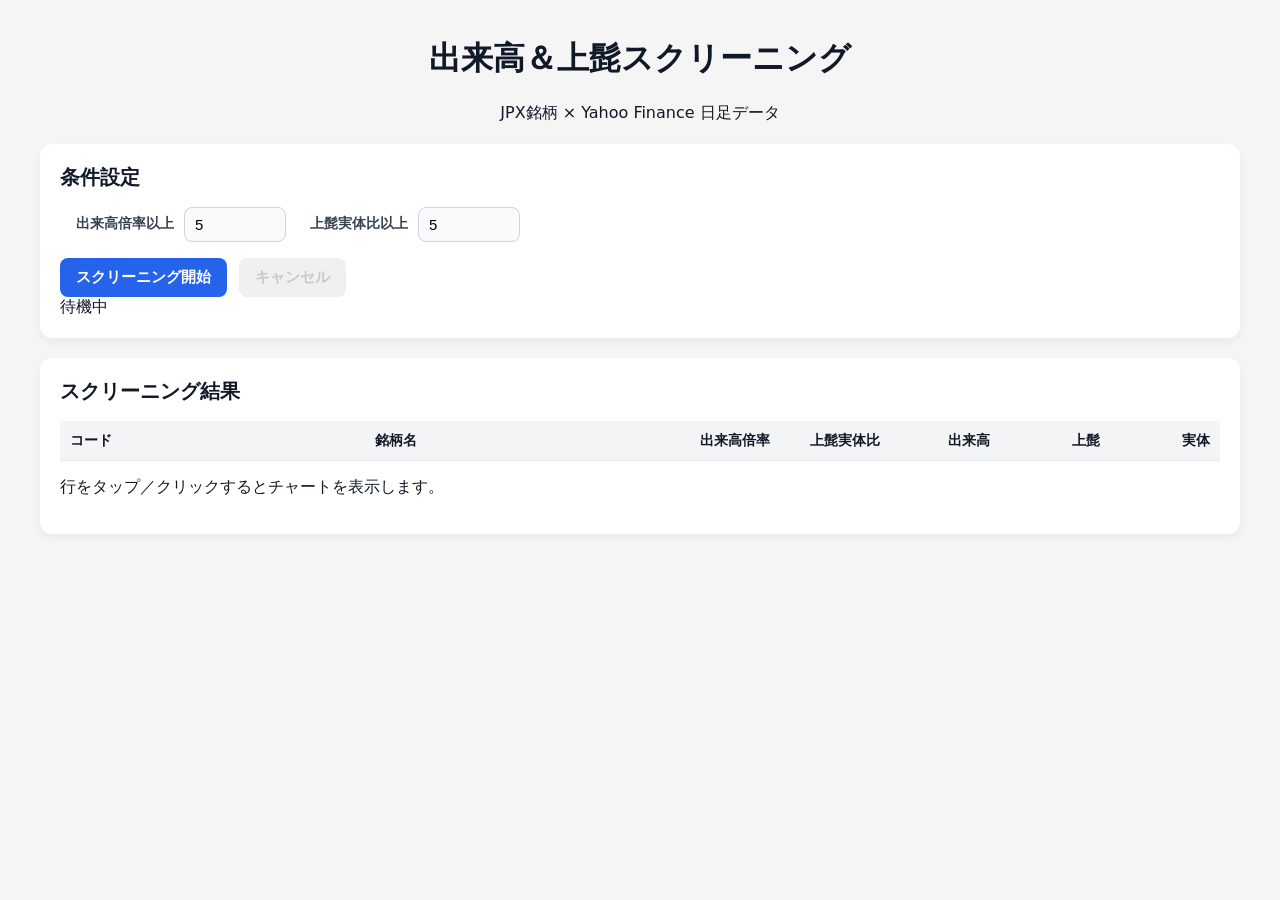
==== index.html @ 2a62540e "Update index.html" ====
<!DOCTYPE html>
<html lang="ja">
<head>
  <meta charset="UTF-8">
  <title>出来高＆上髭スクリーニング</title>
  <meta name="viewport" content="width=device-width, initial-scale=1">
  <link rel="icon" href="assets/favicon.ico">
  <link rel="apple-touch-icon" href="assets/favicon.ico">
  <link rel="stylesheet" href="style.css">

  <script src="libs/xlsx.full.min.js"></script>
  <script src="libs/lightweight-charts.standalone.production.js"></script>

  <script defer src="screening.js"></script>
  <script defer src="chart.js"></script>
</head>
<body>
  <div class="app-container">
    <header class="app-header">
      <h1>出来高＆上髭スクリーニング</h1>
      <p>JPX銘柄 × Yahoo Finance 日足データ</p>
    </header>

    <section class="card controls-card">
      <h2>条件設定</h2>
      <div class="controls-grid">
        <div class="control-group">
          <label for="volumeRatio">出来高倍率以上</label>
          <input id="volumeRatio" type="number" value="5" step="0.1">
        </div>
        <div class="control-group">
          <label for="shadowRatio">上髭実体比以上</label>
          <input id="shadowRatio" type="number" value="5" step="0.1">
        </div>
      </div>

      <div class="buttons-row">
        <button id="startBtn" class="btn primary">スクリーニング開始</button>
        <button id="cancelBtn" class="btn secondary" disabled>キャンセル</button>

        <!-- 経過時間表示 -->
        <span id="elapsedTime" class="elapsed-time"></span>
      </div>

      <div id="progressArea" class="progress-area">
        <div id="progressText" class="progress-text">待機中</div>
      </div>
    </section>

    <section class="card table-card">
      <h2>スクリーニング結果</h2>

      <div id="loadingOverlay" class="loading-overlay hidden">
        <div class="spinner"></div>
        <p>サーバーへリクエスト中…</p>
      </div>

      <div class="table-wrapper">
        <table id="resultTable">
          <thead>
            <tr>
              <th data-sort-key="コード">コード</th>
              <th data-sort-key="銘柄名">銘柄名</th>
              <th data-sort-key="出来高倍率">出来高倍率</th>
              <th data-sort-key="上髭実体比">上髭実体比</th>
              <th data-sort-key="出来高">出来高</th>
              <th data-sort-key="上髭">上髭</th>
              <th data-sort-key="実体">実体</th>
            </tr>
          </thead>
          <tbody></tbody>
        </table>
        <p class="hint">行をタップ／クリックするとチャートを表示します。</p>
      </div>
    </section>
  </div>

  <!-- チャートモーダル -->
  <div id="chartModal" class="modal">
    <div class="modal-backdrop"></div>

    <div class="modal-content">
      <div class="modal-header">
        <div id="chartHeaderLeft"></div>
        <div id="chartHeaderNav">
          <button id="prevChartBtn" class="btn small">前へ</button>
          <button id="nextChartBtn" class="btn small">次へ</button>
        </div>
        <button id="closeChartBtn" class="btn ghost">✕</button>
      </div>

      <div class="modal-body">
        <div id="chartLoadingOverlay">
          <div class="spinner"></div>
          <p>チャートデータ取得中…</p>
        </div>

        <div id="chartContainer"></div>

        <!-- ★ 歯車アイコン -->
        <div id="chartSettingsBtn" class="chart-settings-btn">⚙️</div>

        <!-- ★ 子モーダル（設定） -->
        <div id="chartSettingsModal" class="chart-settings-modal hidden">
          <div class="settings-content">
            <label>
              <input type="checkbox" id="toggleCandles" checked>
              ローソク足を表示
            </label>
          </div>
        </div>

      </div>
    </div>
  </div>
</body>
</html>
---- style.css ----
/* ------------------------------
   全体レイアウト
------------------------------ */
body {
  margin: 0;
  font-family: system-ui, -apple-system, BlinkMacSystemFont, sans-serif;
  background: #f5f5f5;
  color: #111827;
}

.app-container {
  max-width: 1200px;
  margin: 0 auto;
  padding: 16px;
}

.app-header {
  text-align: center;
  margin-bottom: 20px;
}

.card {
  background: white;
  padding: 20px;
  border-radius: 12px;
  box-shadow: 0 4px 10px rgba(0,0,0,0.05);
  margin-bottom: 20px;
}

.card h2 {
  margin-top: 0;
  margin-bottom: 16px;
  font-size: 20px;
  font-weight: 600;
}

/* ------------------------------
   条件設定（横並び・モダン）
------------------------------ */
.controls-grid {
  display: flex;
  flex-wrap: wrap;
  gap: 24px;
  padding-left: 16px;
}

.control-group {
  display: flex;
  align-items: center;
  gap: 10px;
}

.control-group label {
  font-size: 14px;
  font-weight: 600;
  color: #374151;
  white-space: nowrap;
}

.control-group input[type="number"] {
  width: 80px;
  padding: 8px 10px;
  font-size: 15px;
  border: 1px solid #d1d5db;
  border-radius: 8px;
  background: #f9fafb;
  transition: all 0.2s ease;
}

.control-group input[type="number"]:focus {
  outline: none;
  border-color: #2563eb;
  background: #ffffff;
  box-shadow: 0 0 0 3px rgba(37, 99, 235, 0.2);
}

.control-group input[type="number"]:hover {
  background: #ffffff;
}

/* ------------------------------
   ボタン
------------------------------ */
.buttons-row {
  margin-top: 16px;
  display: flex;
  gap: 12px;
  align-items: center;
}

button:not(:disabled) {
  cursor: pointer;
}

button:disabled {
  cursor: not-allowed;
  opacity: 0.6;
}

.btn {
  padding: 10px 16px;
  border-radius: 8px;
  border: none;
  font-size: 15px;
  font-weight: 600;
}

.btn.small {
  padding: 4px 8px;
  font-size: 12px;
}

.btn.primary {
  background: #2563eb;
  color: white;
}

.btn.secondary {
  background: #e5e7eb;
}

.btn.ghost {
  background: transparent;
  border: none;
  font-size: 20px;
}

/* ------------------------------
   ★ 経過時間表示（色を開始ボタンと同じに変更）
------------------------------ */
.elapsed-time {
  font-size: 14px;
  font-weight: 600;
  color: #2563eb;   /* ← 修正：開始ボタンと同じ色 */
  white-space: nowrap;
}

/* ------------------------------
   テーブル
------------------------------ */
.table-card {
  position: relative;
}

.table-wrapper {
  overflow-x: auto;
  -webkit-overflow-scrolling: touch;
}

/* ヘッダー固定 */
#resultTable thead th {
  position: sticky;
  top: 0;
  background: #f3f4f6;
  z-index: 5;
}

/* コード列（1列目） */
#resultTable th:nth-child(1),
#resultTable td:nth-child(1) {
  width: 35px;
  white-space: nowrap;
  text-align: right;
}

/* 銘柄名列（2列目） */
#resultTable th:nth-child(2),
#resultTable td:nth-child(2) {
  min-width: 260px;
  white-space: normal;
  word-break: break-word;
  line-height: 1.4;
}

/* 数値列（3列目以降） */
#resultTable th:not(:nth-child(1)):not(:nth-child(2)),
#resultTable td:not(:nth-child(1)):not(:nth-child(2)) {
  width: 90px;
  text-align: right;
  white-space: nowrap;
}

table {
  width: 100%;
  border-collapse: collapse;
}

th, td {
  padding: 10px;
  border-bottom: 1px solid #e5e7eb;
  font-size: 14px;
}

tr:hover {
  background: #f0f9ff;
  cursor: pointer;
}

/* ------------------------------
   モーダル（チャート）
------------------------------ */
.modal {
  position: fixed;
  inset: 0;
  display: none;
  align-items: center;
  justify-content: center;
  z-index: 1000;
}

.modal .modal-backdrop {
  position: absolute;
  inset: 0;
  background: rgba(0,0,0,0.4);
}

.modal .modal-content {
  position: relative;
  background: white;
  border-radius: 12px;
  padding: 12px;
  height: calc(var(--vh, 1vh) * 90);
  width: 95vw;
  display: flex;
  flex-direction: column;
  z-index: 10;
}

/* モーダルヘッダー */
.modal .modal-header {
  display: flex;
  align-items: center;
  gap: 12px;
  width: 100%;
  box-sizing: border-box;
}

.modal #chartHeaderLeft {
  font-size: 16px;
  font-weight: bold;
  flex: 1 1 auto;
  min-width: 0;
  overflow: hidden;
  text-overflow: ellipsis;
  white-space: nowrap;
}

.modal #chartHeaderNav {
  flex: 0 0 auto;
  display: flex;
  gap: 8px;
}

.modal #closeChartBtn {
  flex: 0 0 auto;
  margin-left: 8px;
}

/* モーダル本体 */
.modal .modal-body {
  flex: 1;
  min-height: 0;
  display: flex;
  position: relative;
}

.modal #chartContainer {
  flex: 1;
  width: 100%;
  height: 100%;
  min-height: 300px;
}

/* ------------------------------
   チャートローディング
------------------------------ */
.modal #chartLoadingOverlay {
  position: absolute;
  inset: 0;
  background: rgba(0,0,0,0.45);
  display: none;
  justify-content: center;
  align-items: center;
  z-index: 3000;
  color: white;
  font-size: 1.2rem;
  flex-direction: column;
  border-radius: inherit;
}

.spinner {
  width: 48px;
  height: 48px;
  border: 6px solid #fff;
  border-top-color: transparent;
  border-radius: 50%;
  animation: spin 0.8s linear infinite;
  margin-bottom: 12px;
}

@keyframes spin {
  to { transform: rotate(360deg); }
}

/* ------------------------------
   テーブルローディング
------------------------------ */
.loading-overlay {
  position: absolute;
  inset: 0;
  background: rgba(0,0,0,0.4);
  display: flex;
  flex-direction: column;
  justify-content: center;
  align-items: center;
  z-index: 10;
  color: white;
  font-size: 1.2rem;
  border-radius: inherit;
}

.hidden {
  display: none;
}

/* ------------------------------
   スマホ対応
------------------------------ */
@media (max-width: 600px) {
  .controls-grid {
    flex-direction: column;
    padding-left: 8px;
  }

  #resultTable th:nth-child(2),
  #resultTable td:nth-child(2) {
    min-width: 200px;
  }

  .modal .modal-content {
    width: 95vw;
    height: calc(var(--vh, 1vh) * 90);
  }
}
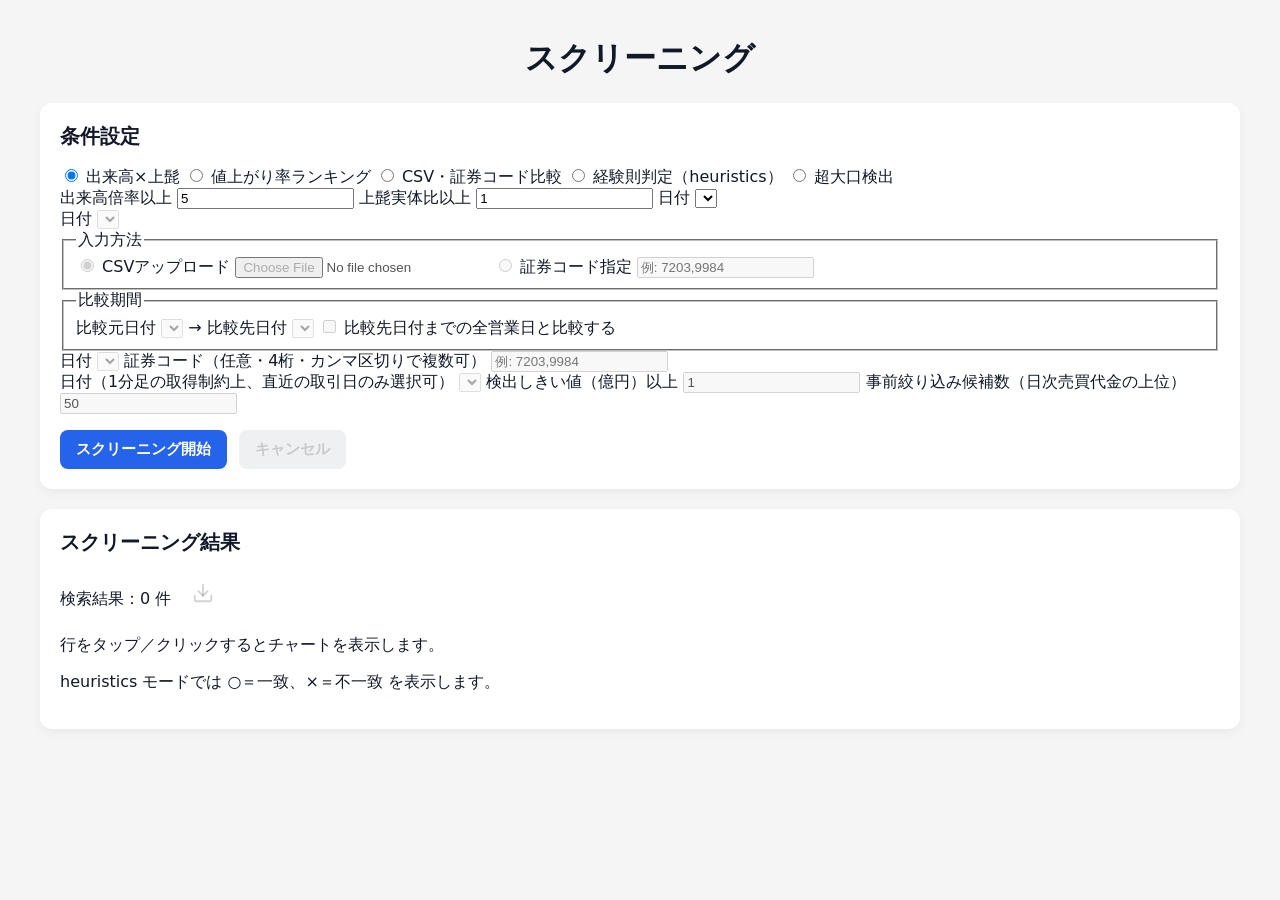
==== commit 40aa608e: "Update index.html" ====
--- a/index.html
+++ b/index.html
@@ -2,116 +2,367 @@
 <html lang="ja">
 <head>
   <meta charset="UTF-8">
-  <title>出来高＆上髭スクリーニング</title>
+  <title>スクリーニング</title>
   <meta name="viewport" content="width=device-width, initial-scale=1">
+
   <link rel="icon" href="assets/favicon.ico">
-  <link rel="apple-touch-icon" href="assets/favicon.ico">
+  <link rel="apple-touch-icon" sizes="180x180" href="assets/apple-touch-icon-v3.png">
+  <link rel="apple-touch-icon-precomposed" sizes="180x180" href="assets/apple-touch-icon-v3.png">
+  <!-- ============================
+       apple-touch-icon について（2026-07 修正・複数回）
+
+       [1回目の修正]
+       旧仕様では favicon.ico（最大でも64x64までしか解像度を持たない）を
+       apple-touch-icon としても兼用していたため、iOSの「ホーム画面に追加」機能が
+       要求する180x180にアップスケールされ、ぼやけて表示されていた。
+       さらに favicon.ico は角丸＋透過を持たせていたため、iOS側が透過部分を
+       正しく扱えず縁が不自然に見える一因にもなっていた。
+       apple-touch-icon.png は 180x180・透過なし（フルブリードの正方形）の
+       専用画像とし、角丸のマスキングはiOS側に任せる想定で作成した。
+
+       [2回目の修正]
+       1回目の修正後も「解像度が変わらずぼやけて見える」という報告があった。
+       画像ファイル自体（180x180・透過なし）は正しく生成できていたため、
+       原因は画像ではなく iOS Safari 側のアイコンキャッシュと判断した。
+       Safari は「ホーム画面に追加」時に取得したアイコンを、同一URLに対して
+       長期間キャッシュする（サーバー側でファイルを更新しても、既にホーム画面に
+       追加済みのアイコンや、Safari内部のキャッシュは自動的には更新されない）。
+       対策として、ファイル名自体をバージョン付きに変更した
+       （＝新しいURLとして扱われるため、既存のキャッシュと衝突しない）。
+       あわせて apple-touch-icon-precomposed も同じ画像で追加（iOSの一部
+       バージョン・キャッシュ状態でこちらが優先される場合があるための保険）。
+       さらに、iOSが <link> タグを参照できなかった場合のフォールバックとして
+       サイトルート直下にも同じ画像を apple-touch-icon.png という名前で
+       配置している（Appleのドキュメントに基づく既定の探索パスへの対応。
+       index.html と同じ階層に配置すること）。
+
+       [3回目の修正：2026-07]
+       2回目の修正後、「デザインは新しいものに変わっているが、依然として
+       ぼやけて見える」という報告があった。これは新しいファイルが確実に
+       端末へ届いていることを意味するため、キャッシュではなく画像自体の
+       鮮明さを疑い、生成過程を見直した。
+       旧生成過程は 4096px（4倍スーパーサンプリング）で描画 →
+       1024pxへ縮小 → そこからさらに180pxへ縮小、という2段階リサイズだった。
+       検証の結果、この2段階リサイズによる鮮明さへの実害は測定上ほぼ
+       確認できなかった（エッジ部分の遷移ピクセル比率で比較して誤差程度）ため、
+       画像生成自体が主原因である可能性は低いと判断している。
+       とはいえリサイズ回数を減らすこと自体は理論上デメリットがないため、
+       1440px（8倍スーパーサンプリング）で描画してから180pxへ直接1回で
+       縮小する方式に変更し、わずかな改善余地も潰した
+       （ファイル名を apple-touch-icon-v3.png に変更）。
+       それでも改善しない場合、原因は画像ファイルではなく、
+       ①端末のホーム画面に残っている旧アイコンのキャッシュ、
+       ②iOS の「ホーム画面のカスタマイズ」設定（ティント/ダーク表示等）、
+       のいずれかである可能性が高い。ユーザー側での確認手順は
+       README（もしくはサポート窓口）に別途案内する。
+  ============================ -->
+
+  <!-- ============================
+       Webフォント（セルフホスト）
+       見出し/テーブルヘッダ: Noto Serif JP／本文: Noto Sans JP／数値: Inter
+       実体は assets/fonts/fonts.css の @font-face 定義を参照
+  ============================ -->
+  <link rel="stylesheet" href="assets/fonts/fonts.css">
+
   <link rel="stylesheet" href="style.css">
 
+  <!-- ============================
+       外部ライブラリ（必須）
+  ============================ -->
   <script src="libs/xlsx.full.min.js"></script>
   <script src="libs/lightweight-charts.standalone.production.js"></script>
 
+  <!-- ============================
+       スクリーニング処理
+  ============================ -->
   <script defer src="screening.js"></script>
-  <script defer src="chart.js"></script>
+
+  <!-- ============================
+       チャート関連
+       ES Modules化（2026-07）：chart-indicators.js / chart-data.js /
+       chart-price.js / chart-rci.js / chart-macd.js / chart-sync.js は
+       chart-main.js から import され、依存関係はモジュール側で解決される。
+       そのため <script> タグは type="module" のエントリーポイント
+       （chart-main.js）1本のみでよい。
+       type="module" のスクリプトは defer 相当（DOMパース後・文書内の
+       出現順で実行）であり、旧来の defer 構成と読み込みタイミングは変わらない。
+  ============================ -->
+  <script type="module" src="js/chart-main.js"></script>
 </head>
+
 <body>
   <div class="app-container">
+
+    <!-- ============================
+         ヘッダー
+    ============================ -->
     <header class="app-header">
-      <h1>出来高＆上髭スクリーニング</h1>
-      <p>JPX銘柄 × Yahoo Finance 日足データ</p>
+      <h1>スクリーニング</h1>
     </header>
 
+    <!-- ============================
+         条件設定
+    ============================ -->
     <section class="card controls-card">
       <h2>条件設定</h2>
-      <div class="controls-grid">
-        <div class="control-group">
-          <label for="volumeRatio">出来高倍率以上</label>
-          <input id="volumeRatio" type="number" value="5" step="0.1">
-        </div>
-        <div class="control-group">
-          <label for="shadowRatio">上髭実体比以上</label>
-          <input id="shadowRatio" type="number" value="5" step="0.1">
-        </div>
-      </div>
-
+
+      <!-- ============================
+           条件設定ローディングオーバーレイ
+      ============================ -->
+      <div id="controlsLoadingOverlay" class="loading-overlay hidden">
+        <div class="spinner"></div>
+        <p>日付データ取得中…</p>
+      </div>
+
+      <!-- ============================
+           モード切替タブ
+      ============================ -->
+      <div class="mode-tabs" role="tablist">
+        <label class="mode-tab">
+          <input type="radio" name="searchMode" value="ratio" checked>
+          <span>出来高×上髭</span>
+        </label>
+        <label class="mode-tab">
+          <input type="radio" name="searchMode" value="date">
+          <span>値上がり率ランキング</span>
+        </label>
+        <label class="mode-tab">
+          <input type="radio" name="searchMode" value="compare">
+          <span>CSV・証券コード比較</span>
+        </label>
+        <label class="mode-tab">
+          <input type="radio" name="searchMode" value="heuristics">
+          <span>経験則判定（heuristics）</span>
+        </label>
+        <label class="mode-tab">
+          <input type="radio" name="searchMode" value="block">
+          <span>超大口検出</span>
+        </label>
+      </div>
+
+      <!-- ============================
+           モードごとの条件パネル
+           表示・非表示は style.css の .mode-panel（:has() セレクタ）で切り替える。
+           JS 側の状態管理（initSearchMode）は変更していない。
+      ============================ -->
+      <div class="mode-panels">
+
+        <!-- モード A：出来高 × 上髭 -->
+        <div class="mode-panel" data-mode="ratio">
+          <div class="mode-conditions" id="ratioConditions">
+            <label>出来高倍率以上
+              <input id="volumeRatio" type="number" value="5" step="0.5">
+            </label>
+
+            <label>上髭実体比以上
+              <input id="shadowRatio" type="number" value="1" step="0.5">
+            </label>
+
+            <label>日付
+              <select id="ratioDateSelect"></select>
+            </label>
+
+            <div data-exclude-markets-slot></div>
+          </div>
+        </div>
+
+        <!-- モード B：値上がり率ランキング -->
+        <div class="mode-panel" data-mode="date">
+          <div class="mode-conditions" id="dateConditions">
+            <label>日付
+              <select id="dateSelect" disabled></select>
+            </label>
+          </div>
+        </div>
+
+        <!-- モード D：CSV/証券コード比較 -->
+        <div class="mode-panel" data-mode="compare">
+          <div class="mode-conditions" id="compareConditions">
+
+            <fieldset class="compare-source-fieldset" disabled>
+              <legend>入力方法</legend>
+            
+              <label class="compare-source-option">
+                <input type="radio" name="compareSource" value="csv" checked>
+                <span class="compare-source-label">CSVアップロード</span>
+                <input type="file" id="compareCsvFile" accept=".csv">
+              </label>
+            
+              <label class="compare-source-option">
+                <input type="radio" name="compareSource" value="code">
+                <span class="compare-source-label">証券コード指定</span>
+                <input type="text" id="compareCodes" placeholder="例: 7203,9984">
+              </label>
+            </fieldset>
+
+            <fieldset class="compare-date-fieldset" disabled>
+              <legend>比較期間</legend>
+
+              <label>比較元日付
+                <select id="compareFromDate"></select>
+              </label>
+
+              <span class="compare-date-arrow">→</span>
+
+              <label>比較先日付
+                <select id="compareToDateSelect"></select>
+              </label>
+
+              <label class="compare-all-market-days-option">
+                <input type="checkbox" id="compareAllMarketDays">
+                比較先日付までの全営業日と比較する
+              </label>
+            </fieldset>
+
+          </div>
+        </div>
+
+        <!-- モード：経験則判定 -->
+        <div class="mode-panel" data-mode="heuristics">
+          <div class="mode-conditions" id="heuristicsConditions">
+            <label>日付
+              <select id="heuristicsDateSelect" disabled></select>
+            </label>
+            <label>証券コード（任意・4桁・カンマ区切りで複数可）
+              <input id="heuristicsCodes" type="text" placeholder="例: 7203,9984" disabled>
+            </label>
+            <div data-exclude-markets-slot></div>
+          </div>
+        </div>
+
+        <!-- モード：超大口検出 -->
+        <div class="mode-panel" data-mode="block">
+          <div class="mode-conditions" id="blockConditions">
+            <label>日付（1分足の取得制約上、直近の取引日のみ選択可）
+              <select id="blockDateSelect" disabled></select>
+            </label>
+
+            <label>検出しきい値（億円）以上
+              <input id="blockThresholdYen" type="number" value="1" step="0.1" min="0.1" disabled>
+            </label>
+
+            <label>事前絞り込み候補数（日次売買代金の上位）
+              <input id="blockCandidateLimit" type="number" value="50" step="10" min="1" disabled>
+            </label>
+
+            <div data-exclude-markets-slot></div>
+          </div>
+        </div>
+
+      </div>
+      
       <div class="buttons-row">
         <button id="startBtn" class="btn primary">スクリーニング開始</button>
         <button id="cancelBtn" class="btn secondary" disabled>キャンセル</button>
-
-        <!-- 経過時間表示 -->
         <span id="elapsedTime" class="elapsed-time"></span>
       </div>
-
-      <div id="progressArea" class="progress-area">
-        <div id="progressText" class="progress-text">待機中</div>
-      </div>
     </section>
 
-    <section class="card table-card">
-      <h2>スクリーニング結果</h2>
+    <!-- ============================
+         結果テーブル
+    ============================ -->
+    <section id="resultSection" class="card table-card">
+      <div class="result-section-header">
+        <h2>スクリーニング結果</h2>
+        <span id="resultCount" class="result-count">検索結果：0 件</span>
+        <span id="compareMatchRate" class="result-count compare-match-rate hidden"></span>
+        <button id="csvDownloadBtn" class="btn ghost csv-download-btn" title="CSVダウンロード" disabled>
+          <!-- ダウンロードアイコン（SVG / Material Design "download" 相当） -->
+          <svg xmlns="http://www.w3.org/2000/svg" width="22" height="22" viewBox="0 0 24 24"
+               fill="none" stroke="currentColor" stroke-width="2"
+               stroke-linecap="round" stroke-linejoin="round" aria-hidden="true">
+            <path d="M21 15v4a2 2 0 0 1-2 2H5a2 2 0 0 1-2-2v-4"/>
+            <polyline points="7 10 12 15 17 10"/>
+            <line x1="12" y1="15" x2="12" y2="3"/>
+          </svg>
+        </button>
+      </div>
 
       <div id="loadingOverlay" class="loading-overlay hidden">
         <div class="spinner"></div>
         <p>サーバーへリクエスト中…</p>
       </div>
 
-      <div class="table-wrapper">
-        <table id="resultTable">
-          <thead>
-            <tr>
-              <th data-sort-key="コード">コード</th>
-              <th data-sort-key="銘柄名">銘柄名</th>
-              <th data-sort-key="出来高倍率">出来高倍率</th>
-              <th data-sort-key="上髭実体比">上髭実体比</th>
-              <th data-sort-key="出来高">出来高</th>
-              <th data-sort-key="上髭">上髭</th>
-              <th data-sort-key="実体">実体</th>
-            </tr>
-          </thead>
-          <tbody></tbody>
-        </table>
-        <p class="hint">行をタップ／クリックするとチャートを表示します。</p>
-      </div>
+      <!-- ============================
+           固定ヘッダ＋本体テーブルを1枚のトレイとして見せるラッパー
+           （凹型のニューモーフィズム表現。内部の #resultTableStickyWrap /
+             #resultTableScrollOuter の id・構造・screening.js からの
+             参照方法は変更していない）
+      ============================ -->
+      <div class="table-well">
+
+        <!-- 固定ヘッダ専用テーブル -->
+        <div class="table-header-sticky" id="resultTableStickyWrap">
+          <table id="resultTableSticky" class="result-table">
+            <thead id="resultHeaderSticky"></thead>
+          </table>
+        </div>
+
+        <!-- 本体テーブル（横スクロール） -->
+        <div class="table-scroll-outer" id="resultTableScrollOuter">
+          <table id="resultTable" class="result-table">
+            <thead id="resultHeaderBody" aria-hidden="true"></thead>
+            <tbody></tbody>
+          </table>
+        </div>
+
+      </div>
+
+      <p class="hint">行をタップ／クリックするとチャートを表示します。</p>
+      <p class="hint">heuristics モードでは ○＝一致、×＝不一致 を表示します。</p>
     </section>
-  </div>
-
-  <!-- チャートモーダル -->
-  <div id="chartModal" class="modal">
-    <div class="modal-backdrop"></div>
-
-    <div class="modal-content">
-      <div class="modal-header">
-        <div id="chartHeaderLeft"></div>
-        <div id="chartHeaderNav">
-          <button id="prevChartBtn" class="btn small">前へ</button>
-          <button id="nextChartBtn" class="btn small">次へ</button>
-        </div>
-        <button id="closeChartBtn" class="btn ghost">✕</button>
-      </div>
-
-      <div class="modal-body">
-        <div id="chartLoadingOverlay">
-          <div class="spinner"></div>
-          <p>チャートデータ取得中…</p>
-        </div>
-
-        <div id="chartContainer"></div>
-
-        <!-- ★ 歯車アイコン -->
-        <div id="chartSettingsBtn" class="chart-settings-btn">⚙️</div>
-
-        <!-- ★ 子モーダル（設定） -->
-        <div id="chartSettingsModal" class="chart-settings-modal hidden">
-          <div class="settings-content">
-            <label>
-              <input type="checkbox" id="toggleCandles" checked>
-              ローソク足を表示
-            </label>
-          </div>
-        </div>
-
+
+    <!-- ============================
+         チャートモーダル
+    ============================ -->
+    <div id="chartModal" class="modal">
+      <div class="modal-backdrop" id="chartModalBackdrop"></div>
+
+      <div class="modal-content">
+
+        <div class="modal-header">
+          <div id="chartHeaderLeft"></div>
+
+          <div id="chartHeaderNav">
+            <div class="timeframe-selector">
+              <label><input type="radio" name="timeframe" value="1d" checked> 日足</label>
+              <label><input type="radio" name="timeframe" value="1wk"> 週足</label>
+              <label><input type="radio" name="timeframe" value="1mo"> 月足</label>
+            </div>
+
+            <button id="prevChartBtn" class="btn small">前へ</button>
+            <button id="nextChartBtn" class="btn small">次へ</button>
+          </div>
+
+          <button id="closeChartBtn" class="btn ghost">✕</button>
+        </div>
+
+        <div class="modal-body">
+
+          <div id="chartLoadingOverlay">
+            <div class="spinner"></div>
+            <p>チャートデータ取得中…</p>
+          </div>
+
+          <div id="chartContainer"></div>
+          <div id="rciContainer"></div>
+          <div id="macdContainer"></div>
+
+          <div id="chartSettingsBtn" class="chart-settings-btn">⚙️</div>
+
+          <div id="chartSettingsModal" class="chart-settings-modal hidden">
+            <div class="settings-content">
+              <label><input type="checkbox" id="toggleCandles" checked> ローソク足を表示</label>
+              <label><input type="checkbox" id="toggleMA" checked> 移動平均線（MA）を表示</label>
+              <label><input type="checkbox" id="toggleBB" checked> ボリンジャーバンドを表示</label>
+              <label><input type="checkbox" id="toggleIchimoku" checked> 一目均衡表を表示</label>
+            </div>
+          </div>
+
+        </div>
       </div>
     </div>
+
   </div>
 </body>
 </html>
--- a/style.css
+++ b/style.css
@@ -126,12 +126,12 @@
 }
 
 /* ------------------------------
-   ★ 経過時間表示（色を開始ボタンと同じに変更）
+   ★ 経過時間表示
 ------------------------------ */
 .elapsed-time {
   font-size: 14px;
   font-weight: 600;
-  color: #2563eb;   /* ← 修正：開始ボタンと同じ色 */
+  color: #2563eb;
   white-space: nowrap;
 }
 
@@ -256,19 +256,74 @@
   margin-left: 8px;
 }
 
-/* モーダル本体 */
+/* モーダル本体：3チャート縦並び */
 .modal .modal-body {
   flex: 1;
   min-height: 0;
   display: flex;
+  flex-direction: column;
   position: relative;
+  gap: 6px;
 }
 
 .modal #chartContainer {
-  flex: 1;
   width: 100%;
-  height: 100%;
-  min-height: 300px;
+  flex: 1 1 auto;
+  min-height: 180px;
+}
+
+#rciContainer,
+#macdContainer {
+  width: 100%;
+  height: 160px;
+}
+
+/* ------------------------------
+   ★ チャート設定（歯車アイコン＆子モーダル）
+------------------------------ */
+.chart-settings-btn {
+  position: absolute;
+  right: 10px;
+  bottom: 6px;
+  font-size: 22px;
+  cursor: pointer;
+  z-index: 2000;
+}
+
+.chart-settings-modal {
+  position: absolute;
+  right: 10px;
+  bottom: 45px;
+  background: #ffffff;
+  border-radius: 8px;
+  padding: 12px;
+  box-shadow: 0 4px 12px rgba(0,0,0,0.2);
+  z-index: 3000;
+}
+
+.chart-settings-modal.hidden {
+  display: none;
+}
+
+.settings-content label {
+  font-size: 14px;
+  font-weight: 600;
+  color: #111827;
+}
+
+/* ------------------------------
+   ★ チェックボックス縦並び（追加）
+------------------------------ */
+.settings-content {
+  display: flex;
+  flex-direction: column;
+  gap: 10px;
+}
+
+.settings-content label {
+  display: flex;
+  align-items: center;
+  gap: 6px;
 }
 
 /* ------------------------------
@@ -341,4 +396,41 @@
     width: 95vw;
     height: calc(var(--vh, 1vh) * 90);
   }
-}
+
+  .buttons-row {
+    flex-wrap: wrap;
+    align-items: center;
+  }
+
+  .elapsed-time {
+    flex-basis: 100%;
+    margin-left: 0;
+    margin-top: 4px;
+  }
+}
+
+/* ------------------------------
+   ★ 追加：チャート凡例（TradingView風）
+------------------------------ */
+.chart-legend {
+  position: absolute;
+  top: 6px;
+  left: 6px;
+  background: rgba(255, 255, 255, 0.85);
+  padding: 6px 10px;
+  border-radius: 4px;
+  font-size: 12px;
+  line-height: 1.4;
+  color: #333;
+  z-index: 3000;
+  pointer-events: none;
+  box-shadow: 0 0 4px rgba(0,0,0,0.15);
+  white-space: nowrap;
+}
+
+/* ツールチップの位置基準を正しくする */
+#chartContainer,
+#rciContainer,
+#macdContainer {
+  position: relative;
+}
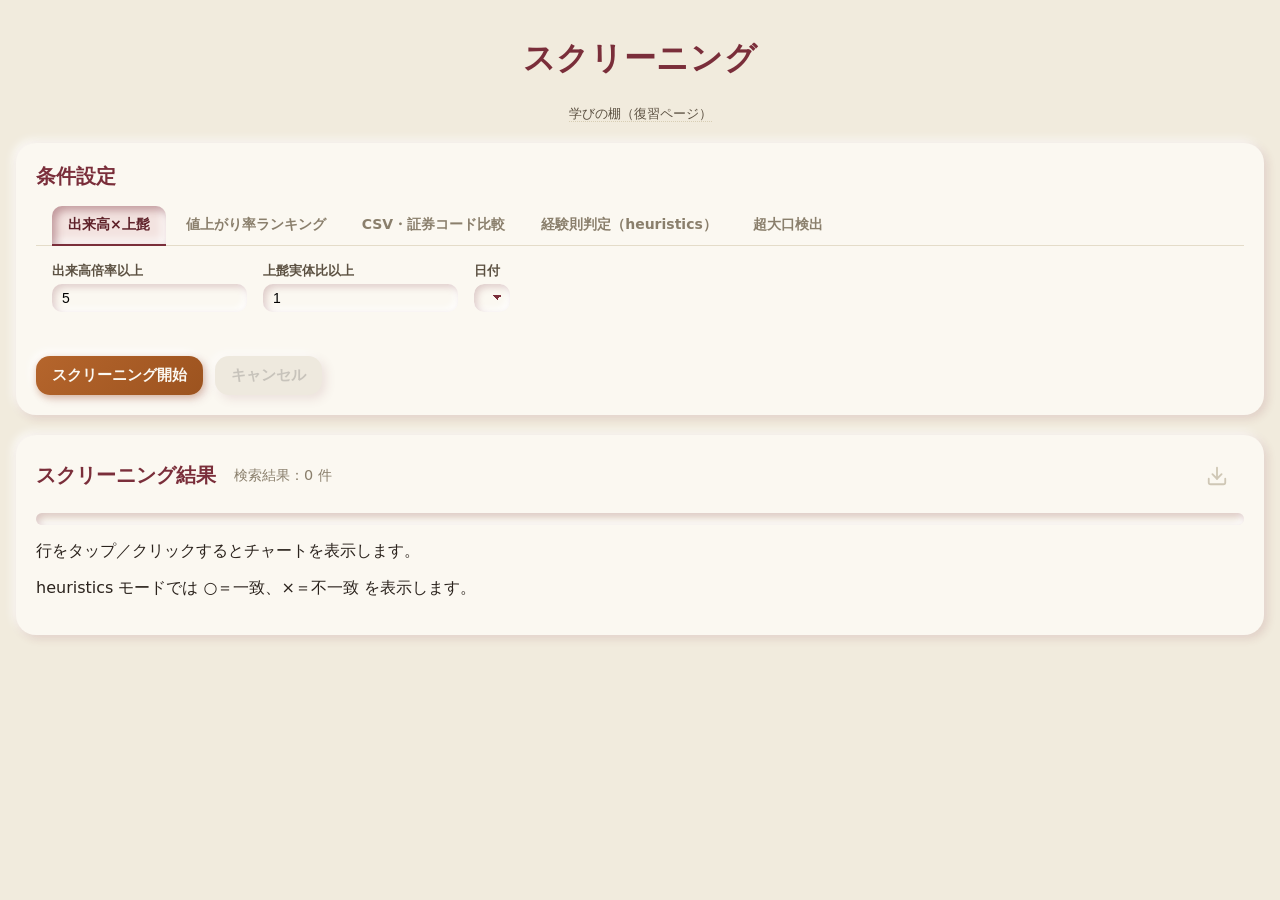
==== commit 70c29a39: "Add files via upload" ====
--- a/index.html
+++ b/index.html
@@ -98,6 +98,10 @@
     ============================ -->
     <header class="app-header">
       <h1>スクリーニング</h1>
+      <!-- 復習ページへの導線（2026-09 追加。学びの棚：目次・しおり・メモ機能） -->
+      <nav class="app-header-nav">
+        <a href="review.html">学びの棚（復習ページ）</a>
+      </nav>
     </header>
 
     <!-- ============================
--- a/style.css
+++ b/style.css
@@ -1,15 +1,150 @@
-/* ------------------------------
+/* ============================================================
+   CSS カスタムプロパティ（設計トークン）
+   ・色・サイズ・ブレークポイントをここで一元管理する
+   ・値を変えるときはここだけ修正すればよい
+   ============================================================ */
+:root {
+  /* --- カラーパレット ---
+     デザイン方向性「W案」：クリーム紙 + バーガンディ + カッパー
+     （エディトリアル・マガジン調の配色 × ソフトな凹凸の質感）
+     ページ全体をわずかに沈めた紙色にし、カードを一段明るくして
+     ニューモーフィズム的な浮き上がり感を出す */
+  --color-bg-page:          #F1EBDD;
+  --color-bg-card:          #FBF8F1;
+  --color-bg-input:         #FBF8F1;
+  --color-bg-mode-block:    #F5F0E5;
+  --color-bg-table-header1: #F5F0E5;
+  --color-bg-table-header2: #F9F5EC;
+  --color-bg-table-fixed:   #EDE5D3;
+  --color-bg-table-fixed-mobile: #F0EADC;
+  --color-bg-table-row:     #FBF8F1;
+  --color-bg-table-hover:   #F3DFC9;
+  --color-bg-table-error:   #EDE5D3;
+  --color-bg-disabled:      #E7E0D3;
+  --color-bg-overlay:       rgba(43, 32, 26, 0.45);
+  --color-bg-chart-loading: rgba(43, 32, 26, 0.5);
+  --color-bg-legend:        rgba(251, 248, 241, 0.9);
+  --color-bg-settings:      #FBF8F1;
+  --color-bg-timeframe:     rgba(251, 248, 241, 0.75);
+
+  --color-text-primary:     #2B231D;
+  --color-text-secondary:   #5C5142;
+  --color-text-muted:       #8A7F6C;
+  --color-text-disabled:    #B3A88F;
+  --color-text-error-row:   #6B5F4E;
+  --color-text-white:       #FBF8F1;
+  --color-text-chart:       #2B231D;
+  --color-text-legend:      #2B231D;
+
+  --color-border:           #E4DCC9;
+  --color-border-input:     #D8CEB4;
+
+  --color-accent-primary:      #7A2E3A; /* バーガンディ：見出し・タブ・罫線に使用 */
+  --color-accent-primary-hover:#5E2129; /* 新規：ホバー／アクティブ時の濃色 */
+  --color-accent-primary-bg:   #F3E3E0; /* バーガンディの薄いティント（選択中タブの背景等） */
+  --color-accent-secondary:    #B5652C; /* 新規：カッパー。主要アクション（ボタン）に使用 */
+  --color-accent-secondary-hover:#9C531F; /* 新規 */
+  --color-accent-elapsed:      #7A2E3A;
+
+  --color-trend-up-bg:      #F0D9D3;  /* 上昇：ダスティローズ（バーガンディ系） */
+  --color-trend-up-border:  #7A2E3A;  /* 新規：上昇行の左アクセント線 */
+  --color-trend-down-bg:    #DCE8CB;  /* 下降：くすみセージ */
+  --color-trend-down-border:#5B6E52;  /* 新規：下降行の左アクセント線 */
+
+  --color-tech-true:        #4B7F4F;
+
+  /* --- フォント（新規カテゴリ）
+     見出し・テーブルヘッダ: Noto Serif JP（エディトリアルな品格）
+     本文・UI操作系: Noto Sans JP（可読性優先）
+     数値セル: Inter + tabular-nums（桁揃え）
+     index.html で Google Fonts を読み込む。フォールバックは system-ui 系 --- */
+  --font-sans:    "Noto Sans JP", system-ui, -apple-system, BlinkMacSystemFont, sans-serif;
+  --font-serif:   "Noto Serif JP", var(--font-sans);
+  --font-numeric: "Inter", var(--font-sans);
+
+  /* --- シャドウ（ニューモーフィズム：明暗2方向のソフトシャドウ） --- */
+  --shadow-card:            3px 3px 10px rgba(122, 46, 58, 0.16), -3px -3px 10px rgba(255, 255, 255, 0.85);
+  --shadow-card-hover:      5px 5px 18px rgba(122, 46, 58, 0.20), -4px -4px 16px rgba(255, 255, 255, 0.9); /* 新規：ホバー／出現時 */
+  --shadow-legend:          0 0 4px rgba(43, 32, 26, 0.15);
+  --shadow-settings:        5px 5px 18px rgba(122, 46, 58, 0.20), -4px -4px 16px rgba(255, 255, 255, 0.9);
+  --shadow-neumo-inset:     inset 3px 3px 7px rgba(122, 46, 58, 0.22), inset -3px -3px 7px rgba(255, 255, 255, 0.95); /* 新規：凹（押し込まれた）表現 */
+  --shadow-neumo-outset:    4px 4px 10px rgba(122, 46, 58, 0.18), -4px -4px 10px rgba(255, 255, 255, 0.95); /* 新規：凸（浮き出た）表現 */
+  /* 新規：選択中モードタブ専用の凹表現（アクセントカラー濃色トーン）。
+     --shadow-neumo-inset と同じ凹方向・同じ距離/ぼかしだが、影の不透明度を
+     0.22→0.35、ハイライトを0.95→0.9に強めることで、入力欄等の一般的な
+     凹表現より一段濃く見せ、選択中タブであることを差別化する。
+     濃さを調整したい場合はこのrgba値のアルファ（0.35 / 0.9）のみを
+     変更すればよい（他ファイルへの影響なし）。 */
+  --shadow-neumo-inset-tab: inset 4px 4px 9px rgba(122, 46, 58, 0.42), inset -4px -4px 9px rgba(255, 255, 255, 0.88);
+
+  /* --- ボーダー半径（丸みを強めた柔らかい印象） --- */
+  --radius-card:            20px;
+  --radius-modal:           20px;
+  --radius-btn:             14px;
+  --radius-input:           10px;
+  --radius-mode-block:      14px;
+  --radius-fieldset:        10px;
+  --radius-legend:          6px;
+  --radius-settings:        14px;
+  --radius-csv-btn:         10px;
+
+  /* --- トランジション（新規カテゴリ） --- */
+  --transition-base:       0.18s cubic-bezier(0.4, 0, 0.2, 1);
+
+  /* --- サイズ・余白 --- */
+  --container-max-width:    1500px;
+  --card-padding:           20px;
+  --mode-block-min-width:   260px;   /* PC 時の mode-block 最小幅 */
+  --rci-macd-height:        160px;   /* PC 時の RCI / MACD チャート高さ */
+  --rci-macd-height-mobile: 120px;   /* スマホ時の RCI / MACD チャート高さ */
+
+  /* --- z-index 体系 --- */
+  --z-fixed-col:            45;
+  --z-table-header:         50;
+  --z-table-header-fixed:   70;
+  --z-modal:                1000;
+  --z-modal-content:        10;
+  --z-loading-overlay:      9999;
+  --z-chart-tooltip:        2100;
+  --z-chart-settings-btn:   2000;
+  --z-chart-settings-modal: 3000;
+  --z-chart-loading:        3000;
+  --z-chart-legend:         3000;
+
+  /* --- ブレークポイント（メディアクエリ内で直接使用） ---
+     CSS カスタムプロパティはメディアクエリ条件内では使えないため
+     コメントで定義値を明示し、下部の @media と値を統一する。
+     変更時はこのコメントと @media の数値を同時に修正すること。
+       --bp-mobile: 600px   → @media (max-width: 600px)
+       --bp-landscape-phone: (orientation: landscape) and (max-height: 500px)
+         → iPhone 12 Pro 横持ち（約844×390のCSS px）を想定。
+           対象デバイスはPC・iPhone 12 Pro（縦持ち／横持ち）のみのため、
+           高さでの判定とし、高さ768px以上あるiPadなどのタブレット横持ちは
+           対象に含まれないようにしている（2026-07追加）。
+  ---------------------------------------------------------------- */
+}
+
+/* ============================================================
    全体レイアウト
------------------------------- */
+   ============================================================ */
 body {
   margin: 0;
-  font-family: system-ui, -apple-system, BlinkMacSystemFont, sans-serif;
-  background: #f5f5f5;
-  color: #111827;
+  font-family: var(--font-sans);
+  background: var(--color-bg-page);
+  color: var(--color-text-primary);
+  -webkit-font-smoothing: antialiased;
+  text-rendering: optimizeLegibility;
+  /* 2026-07 追加：チェックボックス・ラジオボタンのチェックマーク/ドット色は
+     accent-colorを指定しない場合ブラウザ既定の青色になる。exclude-markets-fieldset
+     のチェックボックスやcompare-source-optionのラジオボタン等、他の装飾要素と
+     色調を揃えるため、アクセントカラーをbodyに指定し全体へ継承させる
+     （.mode-tab / .timeframe-selector のラジオボタンは opacity: 0 で非表示の
+     ため実害はないが、こちらにも一貫して適用される）。 */
+  accent-color: var(--color-accent-primary);
 }
 
 .app-container {
-  max-width: 1200px;
+  max-width: var(--container-max-width);
   margin: 0 auto;
   padding: 16px;
 }
@@ -19,70 +154,405 @@
   margin-bottom: 20px;
 }
 
+.app-header h1 {
+  font-family: var(--font-serif);
+  font-weight: 700;
+  letter-spacing: 0.02em;
+  color: var(--color-accent-primary);
+}
+
 .card {
-  background: white;
-  padding: 20px;
-  border-radius: 12px;
-  box-shadow: 0 4px 10px rgba(0,0,0,0.05);
+  background: var(--color-bg-card);
+  padding: var(--card-padding);
+  border-radius: var(--radius-card);
+  box-shadow: var(--shadow-card);
   margin-bottom: 20px;
+  transition: box-shadow var(--transition-base);
+}
+
+.card:hover {
+  box-shadow: var(--shadow-card-hover);
 }
 
 .card h2 {
   margin-top: 0;
   margin-bottom: 16px;
   font-size: 20px;
-  font-weight: 600;
-}
-
-/* ------------------------------
-   条件設定（横並び・モダン）
------------------------------- */
-.controls-grid {
+  font-weight: 700;
+  font-family: var(--font-serif);
+  color: var(--color-accent-primary);
+}
+
+/* ============================================================
+   結果セクション ヘッダ行
+   ============================================================ */
+.result-section-header {
+  display: flex;
+  align-items: center;
+  gap: 8px;
+  margin-bottom: 16px;
+}
+
+.result-section-header h2 {
+  margin: 0;          /* .card h2 の margin-bottom をリセット */
+}
+
+.csv-download-btn {
+  margin-left: auto;  /* 右端へ押し出す */
+  padding: 4px 6px;
+  color: var(--color-text-secondary);
+  border-radius: var(--radius-csv-btn);
+  line-height: 0;     /* SVG の余白を詰める */
+  transition: color 0.15s, background 0.15s;
+}
+
+.csv-download-btn:not(:disabled):hover {
+  color: var(--color-accent-primary);
+  background: var(--color-accent-primary-bg);
+}
+
+.csv-download-btn:disabled {
+  color: var(--color-text-disabled);
+}
+
+/* ============================================================
+   条件設定：モード切替タブ ＋ 条件パネル
+   ============================================================ */
+
+/* ---- モード切替タブ ---- */
+.mode-tabs {
   display: flex;
   flex-wrap: wrap;
-  gap: 24px;
+  gap: 4px;
   padding-left: 16px;
-}
-
-.control-group {
-  display: flex;
-  align-items: center;
-  gap: 10px;
-}
-
-.control-group label {
+  border-bottom: 1px solid var(--color-border);
+  margin-bottom: 16px;
+}
+
+.mode-tab {
+  position: relative;
+  padding: 10px 16px;
   font-size: 14px;
   font-weight: 600;
-  color: #374151;
+  color: var(--color-text-muted);
+  border-bottom: 2px solid transparent;
+  border-radius: var(--radius-input) var(--radius-input) 0 0;
+  margin-bottom: -1px; /* .mode-tabs の border-bottom に重ねて表示する */
+  cursor: pointer;
+  user-select: none;
+  transition: color var(--transition-base), border-color var(--transition-base), background var(--transition-base);
+}
+
+/* ネイティブのラジオボタンは非表示にし、label 全体をタップ領域にする */
+.mode-tab input[type="radio"] {
+  position: absolute;
+  opacity: 0;
+  pointer-events: none;
+}
+
+.mode-tab:hover {
+  color: var(--color-text-secondary);
+}
+
+.mode-tab:has(input:checked) {
+  color: var(--color-accent-primary-hover);
+  border-bottom-color: var(--color-accent-primary);
+  background: var(--color-accent-primary-bg);
+  box-shadow: var(--shadow-neumo-inset-tab);
+}
+
+.mode-tab:has(input:focus-visible) {
+  outline: 2px solid var(--color-accent-primary);
+  outline-offset: 2px;
+}
+
+/* ---- 条件パネル（選択中のモードのみ表示） ---- */
+.mode-panels {
+  padding-left: 16px;
+  margin-bottom: 12px;
+}
+
+.mode-panel {
+  display: none;
+}
+
+.mode-tabs:has(input[value="ratio"]:checked) ~ .mode-panels .mode-panel[data-mode="ratio"],
+.mode-tabs:has(input[value="date"]:checked) ~ .mode-panels .mode-panel[data-mode="date"],
+.mode-tabs:has(input[value="compare"]:checked) ~ .mode-panels .mode-panel[data-mode="compare"],
+.mode-tabs:has(input[value="heuristics"]:checked) ~ .mode-panels .mode-panel[data-mode="heuristics"],
+.mode-tabs:has(input[value="block"]:checked) ~ .mode-panels .mode-panel[data-mode="block"] {
+  display: block;
+}
+
+.mode-conditions {
+  display: flex;
+  gap: 16px;
+}
+
+/* CSV・証券コード比較：入力方法／比較期間の高さが異なる場合に
+   片方が引き伸ばされて上部に余白が生まれるのを防ぐ */
+#compareConditions {
+  align-items: flex-start;
+}
+
+/* ============================================================
+   ratio：除外市場・商品区分（volumeRatio 等と同じ行に詰め込まず、
+   フィールドセットのみ折り返して次行に表示する）
+   ============================================================ */
+#ratioConditions {
+  flex-wrap: wrap;
+}
+
+#ratioConditions [data-exclude-markets-slot] {
+  flex: 1 1 100%;
+}
+
+.mode-conditions label {
+  display: flex;
+  flex-direction: column;
+  font-size: 13px;
+  font-weight: 600;
+  color: var(--color-text-secondary);
+}
+
+.mode-conditions input:not([type="radio"]),
+.mode-conditions select {
+  margin-top: 4px;
+  padding: 6px 10px;
+  font-size: 14px;
+  border: none;
+  border-radius: var(--radius-input);
+  background: var(--color-bg-input);
+  box-shadow: var(--shadow-neumo-inset);
+  width: fit-content;
+}
+
+/* <select> はモバイルブラウザ（特にiOS Safari）がOS標準の見た目を強く保持し、
+   appearance:none を明示しない限りカスタムのbox-shadow/backgroundが
+   実質的に無視されてしまう（<input>は同じCSSで問題なく表示されるため
+   <select>固有の挙動）。2026-07 修正：appearance:none で解除した上で、
+   標準の▼アイコンが消える代わりにCSSのみで矢印を描画し、
+   ドロップダウンであることが分かるようにする。 */
+.mode-conditions select {
+  -webkit-appearance: none;
+  appearance: none;
+  color: var(--color-text-primary);
+  padding-right: 26px;
+  background-image: linear-gradient(45deg, transparent 50%, var(--color-accent-primary) 50%),
+                     linear-gradient(135deg, var(--color-accent-primary) 50%, transparent 50%);
+  background-position: right 12px center, right 8px center;
+  background-size: 5px 5px, 5px 5px;
+  background-repeat: no-repeat;
+}
+
+.mode-conditions input:disabled:not([type="radio"]),
+.mode-conditions select:disabled,
+.mode-conditions fieldset:disabled {
+  background: var(--color-bg-disabled);
+  cursor: not-allowed;
+}
+
+/* ============================================================
+   CSV・証券コード比較：入力方法グループ
+   ============================================================ */
+.compare-source-fieldset {
+  display: flex;
+  flex-direction: column;
+  gap: 10px;
+  border: none;
+  border-radius: var(--radius-fieldset);
+  padding: 10px 12px;
+  margin: 0;
+  background-color: var(--color-bg-input);
+  box-shadow: var(--shadow-neumo-inset);
+}
+
+.compare-source-fieldset legend {
+  font-size: 13px;
+  font-weight: 600;
+  color: var(--color-text-secondary);
+  padding: 0 4px;
+}
+
+.compare-source-fieldset:disabled {
+  background: var(--color-bg-disabled);
+  cursor: not-allowed;
+}
+
+.compare-source-fieldset .compare-source-option {
+  display: grid;
+  grid-template-columns: auto 120px minmax(0, 1fr);
+  align-items: center;
+  gap: 8px;
+  font-size: 13px;
+  font-weight: normal;
+  color: var(--color-text-secondary);
+}
+
+.compare-source-label {
   white-space: nowrap;
 }
 
-.control-group input[type="number"] {
-  width: 80px;
-  padding: 8px 10px;
-  font-size: 15px;
-  border: 1px solid #d1d5db;
-  border-radius: 8px;
-  background: #f9fafb;
-  transition: all 0.2s ease;
-}
-
-.control-group input[type="number"]:focus {
-  outline: none;
-  border-color: #2563eb;
-  background: #ffffff;
-  box-shadow: 0 0 0 3px rgba(37, 99, 235, 0.2);
-}
-
-.control-group input[type="number"]:hover {
-  background: #ffffff;
-}
-
-/* ------------------------------
+.compare-source-option input[type="text"],
+.compare-source-option input[type="file"] {
+  margin-top: 0;
+  min-width: 0;
+  width: 100%;
+  /* .mode-conditions input は box-sizing 未指定（content-box）のため、
+     width:100% が padding/border 分だけはみ出してしまう。
+     border-box にして track 幅にぴったり収める */
+  box-sizing: border-box;
+}
+
+/* ============================================================
+   CSV・証券コード比較：比較元/比較先 日付グループ
+   ============================================================ */
+.compare-date-fieldset {
+  display: flex;
+  flex-direction: row;
+  align-items: flex-end;
+  gap: 10px;
+  border: none;
+  border-radius: var(--radius-fieldset);
+  padding: 10px 12px;
+  margin: 0;
+  background-color: var(--color-bg-input);
+  box-shadow: var(--shadow-neumo-inset);
+}
+
+.compare-date-fieldset legend {
+  font-size: 13px;
+  font-weight: 600;
+  color: var(--color-text-secondary);
+  padding: 0 4px;
+}
+
+.compare-date-fieldset:disabled {
+  background: var(--color-bg-disabled);
+  cursor: not-allowed;
+}
+
+.compare-date-fieldset label {
+  display: flex;
+  flex-direction: column;
+  font-size: 13px;
+  font-weight: 600;
+  color: var(--color-text-secondary);
+}
+
+.compare-date-arrow {
+  padding-bottom: 8px;
+  font-size: 16px;
+  color: var(--color-text-secondary);
+}
+
+/* CSV・証券コード比較：全営業日比較トグル —　比較元日付・比較先日付と同じ flex 行内に並べる */
+.compare-all-market-days-option {
+  display: flex;
+  flex-direction: row; /* .mode-conditions label の flex-direction: column（全ラベル共通）を
+                           上書きし、チェックボックス→文言を横並びにする。
+                           .compare-all-market-days-option（クラス1つ）は
+                           .mode-conditions label（クラス1＋要素1）より詳細度が低く、
+                           flex-direction を明示しない限り column 側が優先されてしまうため、
+                           2026-07 に明示指定を追加した */
+  align-items: center;
+  gap: 6px;
+  font-size: 13px;
+  font-weight: 600;
+  color: var(--color-text-secondary);
+  padding-bottom: 8px; /* 他の label 直下の select と下端を揃える */
+}
+
+/* ============================================================
+   heuristics：証券コード入力欄
+   ============================================================ */
+#heuristicsConditions label:has(#heuristicsCodes) {
+  flex: 0 0 auto;
+  min-width: 200px;
+}
+
+#heuristicsCodes {
+  width: 180px;
+}
+
+/* ratioConditions と同様、除外市場・商品区分は日付・証券コードと同じ行に
+   詰め込まず、専用の行として折り返す（2026-07 修正。従来は flex-wrap を
+   指定しておらず既定の nowrap のままだったため、日付・証券コード・除外市場の
+   3要素が横並びで1行に押し込まれ、除外市場スロットが狭く圧縮された結果、
+   ラベルテキスト（white-space: nowrapのため折り返されない）が
+   欄外へはみ出していた。600px以下のポートレート表示では
+   .mode-conditionsがflex-direction:columnになるため問題が顕在化せず、
+   横向き（600px超）でのみ発生していた） */
+#heuristicsConditions {
+  flex-wrap: wrap;
+}
+
+#heuristicsConditions [data-exclude-markets-slot] {
+  flex: 1 1 100%;
+  min-width: 0;
+}
+
+/* ============================================================
+   除外市場・商品区分
+   ============================================================ */
+.exclude-markets-fieldset {
+  border: none;
+  border-radius: var(--radius-fieldset);
+  padding: 6px 12px 10px;
+  margin: 4px 0 0;
+  box-sizing: border-box;
+  background-color: var(--color-bg-input);
+  box-shadow: var(--shadow-neumo-inset);
+  width: 100%;
+  /* <fieldset> は中身（チェックボックス群）を1行に並べた場合の幅を
+     自身の最小幅として持とうとする性質があり、親の flex アイテムに
+     min-width: 0 を指定しても fieldset 自身がそれを上書きしてしまう。
+     display: flex; flex-wrap: wrap を明示することでこの性質を解除し、
+     横向きスマホ（600px超）やウィンドウ幅を狭めたデスクトップブラウザでも
+     右側にはみ出さないようにする（従来はモバイル専用メディアクエリ内でのみ
+     指定しており、600px以下でしか効かなかった）。 */
+  display: flex;
+  flex-wrap: wrap;
+  gap: 4px 0;
+  min-width: 0;
+}
+
+/* チェックボックスを横並び・折り返し */
+.exclude-markets-fieldset label {
+  display: inline-flex;
+  align-items: center;
+  gap: 4px;
+  font-size: 13px;
+  font-weight: normal;
+  color: var(--color-text-secondary);
+  white-space: nowrap;
+  margin-right: 20px;
+  margin-top: 6px;
+  flex-direction: row;
+}
+
+.exclude-markets-fieldset input[type="checkbox"] {
+  margin: 0;
+  flex-shrink: 0;
+}
+
+.exclude-markets-fieldset input[type="checkbox"]:disabled {
+  cursor: not-allowed;
+  opacity: 0.5;
+}
+
+.exclude-markets-fieldset legend {
+  font-size: 13px;
+  font-weight: 600;
+  color: var(--color-text-secondary);
+  padding: 0 4px;
+}
+
+/* ============================================================
    ボタン
------------------------------- */
+   ============================================================ */
 .buttons-row {
-  margin-top: 16px;
+  margin-top: 28px;
   display: flex;
   gap: 12px;
   align-items: center;
@@ -99,10 +569,11 @@
 
 .btn {
   padding: 10px 16px;
-  border-radius: 8px;
+  border-radius: var(--radius-btn);
   border: none;
   font-size: 15px;
   font-weight: 600;
+  transition: transform var(--transition-base), box-shadow var(--transition-base), opacity var(--transition-base);
 }
 
 .btn.small {
@@ -111,12 +582,32 @@
 }
 
 .btn.primary {
-  background: #2563eb;
-  color: white;
+  background: linear-gradient(135deg, var(--color-accent-secondary) 0%, var(--color-accent-secondary-hover) 100%);
+  color: var(--color-text-white);
+  box-shadow: 0 2px 6px rgba(181, 101, 44, 0.3), var(--shadow-neumo-outset);
+}
+
+.btn.primary:not(:disabled):hover {
+  transform: translateY(-1px);
+  box-shadow: 0 6px 16px rgba(181, 101, 44, 0.35), var(--shadow-neumo-outset);
+}
+
+.btn.primary:not(:disabled):active {
+  transform: translateY(0);
+  box-shadow: 0 2px 6px rgba(181, 101, 44, 0.3), var(--shadow-neumo-inset);
 }
 
 .btn.secondary {
-  background: #e5e7eb;
+  background: var(--color-bg-disabled);
+  box-shadow: var(--shadow-neumo-outset);
+}
+
+.btn.secondary:not(:disabled):hover {
+  box-shadow: var(--shadow-neumo-outset), 0 0 0 1px rgba(122, 46, 58, 0.06);
+}
+
+.btn.secondary:not(:disabled):active {
+  box-shadow: var(--shadow-neumo-inset);
 }
 
 .btn.ghost {
@@ -125,105 +616,362 @@
   font-size: 20px;
 }
 
-/* ------------------------------
-   ★ 経過時間表示
------------------------------- */
+/* ============================================================
+   経過時間
+   ============================================================ */
 .elapsed-time {
   font-size: 14px;
   font-weight: 600;
-  color: #2563eb;
+  color: var(--color-accent-elapsed);
   white-space: nowrap;
 }
 
-/* ------------------------------
-   テーブル
------------------------------- */
-.table-card {
-  position: relative;
-}
-
-.table-wrapper {
-  overflow-x: auto;
-  -webkit-overflow-scrolling: touch;
-}
-
-/* ヘッダー固定 */
-#resultTable thead th {
+/* ============================================================
+   テーブル（固定ヘッダ方式）
+   ============================================================ */
+.table-card,
+.controls-card {
+  position: relative;   /* ローディングオーバーレイの基準位置 */
+}
+
+.result-table {
+  width: max-content;
+  border-collapse: separate;
+  border-spacing: 0;
+}
+
+.result-table th,
+.result-table td {
+  box-sizing: border-box;
+  padding: 8px 6px;
+  border-bottom: 1px solid var(--color-border);
+  font-size: 14px;
+  font-family: var(--font-numeric);
+  font-variant-numeric: tabular-nums;
+  white-space: nowrap;
+  text-align: center;
+}
+
+.result-table th, .result-table td {
+  border-right: 1px solid var(--color-border);
+}
+
+/* ============================================================
+   結果テーブルのセル文字寄せ（可読性向上。2026-07追加）
+   既定（.result-table td）は中央寄せのままとし、以下の列種別のみ
+   個別に上書きする：
+   ・.cell-num  ：時価総額・終値・出来高・売買代金・騰落率など「大小を
+     比較する数値」列。右寄せにすることで tabular-nums（桁揃え）と合わせ、
+     桁の位置が揃い数値の大小比較がしやすくなる。
+   ・.cell-text ：銘柄名など可変長の文字列列。左寄せにすることで文字の
+     開始位置が揃い、行を上下に見比べたときに読み始めやすくなる。
+   コード・トレンド記号（↗/↘）・検出時刻・タイプ区分などの短い識別子や
+   記号は、既定の中央寄せのままの方が視認性が高いため対象外（スコアは
+   数値のため .cell-num を適用し右寄せにする）。
+   2026-07修正：ヘッダー（th）は列の種類によらず常に中央寄せとする方針に
+   変更したため、.cell-num/.cell-text は td（データ行）にのみ適用する
+   （th側のセレクタは削除。JS側もヘッダー生成時にはこれらのクラスを
+   付与しなくなったが、CSS側もtd限定にしておくことで、仮に付与漏れ・
+   付与し過ぎがあってもヘッダーの見た目は中央寄せのまま保たれる）。
+   class はスタイル調整のみに用い、JS側の要素特定には使用しない
+   （要素特定は id・name・data-* 属性で行う。conventions.domHookAttributes
+   準拠）。
+   ============================================================ */
+.result-table td.cell-num {
+  text-align: right;
+}
+
+.result-table td.cell-text {
+  text-align: left;
+}
+
+/* ============================================================
+   compareモード：日付グループの区切り強調（2026-07追加）
+   「比較先日付までの全営業日と比較する」チェックON時、終値・増減（円）・
+   増減（％）の3列ひと組（日付グループ）が横に複数並ぶ。グループの左右の
+   境界だけ通常（1px）より太いborderにすることで、どこまでが同じ日付の
+   データかを視認しやすくする。
+   ・.date-group-start：グループ先頭セルの左端（前のグループとの区切り）
+   ・.date-group-end  ：グループ末尾セルの右端（次のグループとの区切り）
+   1行目ヘッダー（3列分のcolspanセル）は1セルでグループ全体を表すため、
+   両方のクラスを同じセルに付与する。
+   ============================================================ */
+.result-table th.date-group-start,
+.result-table td.date-group-start {
+  border-left: 2px solid var(--color-border-input);
+}
+
+.result-table th.date-group-end,
+.result-table td.date-group-end {
+  border-right: 2px solid var(--color-border-input);
+}
+
+/* 左固定カラム */
+.fixed-col {
+  position: sticky;
+  z-index: var(--z-fixed-col);
+  background-color: inherit;
+}
+
+/* ============================================================
+   固定ヘッダテーブル
+   ============================================================ */
+/* ============================================================
+   固定ヘッダ＋本体テーブルの共通ラッパー（トレイ表現）
+   overflow: hidden は使わない。table-header-sticky の
+   position: sticky の基準祖先を変えてしまうと固定位置がずれる
+   おそれがあるため、padding のみで凹み背景を見せる
+   ============================================================ */
+.table-well {
+  background: var(--color-bg-mode-block);
+  border-radius: var(--radius-input);
+  box-shadow: var(--shadow-neumo-inset);
+  padding: 6px;
+}
+
+.table-header-sticky {
   position: sticky;
   top: 0;
-  background: #f3f4f6;
-  z-index: 5;
-}
-
-/* コード列（1列目） */
-#resultTable th:nth-child(1),
-#resultTable td:nth-child(1) {
-  width: 35px;
-  white-space: nowrap;
-  text-align: right;
-}
-
-/* 銘柄名列（2列目） */
-#resultTable th:nth-child(2),
-#resultTable td:nth-child(2) {
-  min-width: 260px;
-  white-space: normal;
-  word-break: break-word;
-  line-height: 1.4;
-}
-
-/* 数値列（3列目以降） */
-#resultTable th:not(:nth-child(1)):not(:nth-child(2)),
-#resultTable td:not(:nth-child(1)):not(:nth-child(2)) {
-  width: 90px;
-  text-align: right;
-  white-space: nowrap;
-}
-
-table {
-  width: 100%;
-  border-collapse: collapse;
-}
-
-th, td {
-  padding: 10px;
-  border-bottom: 1px solid #e5e7eb;
-  font-size: 14px;
-}
-
-tr:hover {
-  background: #f0f9ff;
+  z-index: var(--z-table-header);
+  overflow-x: auto;
+  overflow-y: hidden;   /* border-radius によるクリップを効かせるため明示（.table-scroll-outer と同様） */
+  border-radius: var(--radius-input) var(--radius-input) 0 0;
+}
+
+.th-bg-trend-either {
+   background: linear-gradient(to bottom right, var(--color-trend-up-bg) 45%, var(--color-trend-down-bg) 55%) !important;
+}
+.th-bg-trend-up {
+   background-color: var(--color-trend-up-bg) !important;
+}
+.th-bg-trend-down {
+   background-color: var(--color-trend-down-bg) !important;
+}
+
+/* 2段ヘッダ */
+.result-table thead tr th {
+  text-align: center;
+  vertical-align: middle;
+  font-family: var(--font-serif);
+  color: var(--color-accent-primary);
+}
+
+/* トレンドヘッダの改行制御（2026-07 修正）：
+   table-layout: auto かつテーブル自体の幅が制約されていない（横スクロール
+   前提で .table-scroll-outer が overflow-x: auto のため、テーブルは
+   好きなだけ広がれる）状況では、そもそも各列は「コンテンツが必要とする幅
+   （preferred width）」で描画され、CSSのmax-widthは実質的に無視される
+   （overflow: hiddenを追加しても、箱自体が縮められていないため無効だった）。
+   そのため、CSSのmax-width頼みではなく、見出しテキスト自体に <br> を
+   仕込んで「必要とする幅」自体を物理的に短くする方式に変更した。
+   スマホ（600px以下）でのみ改行を有効にし、PC幅では1行表示のままにする。 */
+.mobile-line-break {
+  display: none;
+}
+
+/* 2段ヘッダ：上段 */
+.result-table thead tr:first-child th {
+  background: var(--color-bg-table-header1);
+  font-weight: 700;
+  border-bottom: 2px double var(--color-accent-primary);
+}
+
+/* 2段ヘッダ：下段（2026-07 修正：border-bottomが未指定のため、
+   共通ルール .result-table th, .result-table td の
+   border-bottom: 1px solid var(--color-border) にフォールバックし、
+   上段の装飾border（2px double）との見た目の不統一があったため、
+   上段と同じ装飾を適用して統一した） */
+.result-table thead tr:nth-child(2) th {
+  background: var(--color-bg-table-header2);
+  font-weight: 600;
+  border-bottom: 2px double var(--color-accent-primary);
+}
+
+/* 固定列 */
+.table-header-sticky .fixed-col {
+  background: var(--color-bg-table-fixed) !important;
+  z-index: var(--z-table-header-fixed);
+}
+
+/* ============================================================
+   本体テーブル
+   ============================================================ */
+.tr-error {
+  background: var(--color-bg-table-error) !important;
+  color: var(--color-text-error-row);
+}
+
+.tr-trend-up .fixed-col,
+.tr-trend-up .td-heuristics-applied {
+    background-color: var(--color-trend-up-bg) !important;
+}
+
+.tr-trend-down .fixed-col,
+.tr-trend-down .td-heuristics-applied {
+    background-color: var(--color-trend-down-bg) !important;
+}
+
+/* 色だけに頼らない視認性強化：行の左端にトレンド方向のアクセント線を追加
+   （:first-child による構造的な指定のみで、JS 側の状態管理は変更していない） */
+.tr-trend-up td:first-child {
+    box-shadow: inset 3px 0 0 var(--color-trend-up-border);
+}
+
+.tr-trend-down td:first-child {
+    box-shadow: inset 3px 0 0 var(--color-trend-down-border);
+}
+
+/* heuristics：固定列群（コード/銘柄名/トレンド/スコア）の末尾＝スコア列の右端に
+   トレンド方向のアクセント線を追加する。スコア列は position: sticky の fixed-col
+   のため、box-shadow: inset はスコア td 自身のボックス内に描画され、
+   横スクロールで本体テーブルがどれだけ動いてもスコア列は左側に固定表示され続ける
+   ＝アクセント線も常に視認できる。data-fixed-col-last は screening.js が
+   固定列群の末尾セル（heuristics モードのスコア th/td）にのみ付与する
+   値なしフラグ属性（conventions.domHookAttributes の data-fixed-col と同種のパターン） */
+.tr-trend-up [data-fixed-col-last] {
+    box-shadow: inset -3px 0 0 var(--color-trend-up-border);
+}
+
+.tr-trend-down [data-fixed-col-last] {
+    box-shadow: inset -3px 0 0 var(--color-trend-down-border);
+}
+
+/* compare モード（全営業日比較）：比較先日付の列グループ（終値・増減（円）・増減（％））
+   ごとの背景色。行単位の tr-trend-up/down（予測ベース）とは独立に、
+   日付ごとの実際の上昇/下降（比較元終値との比較）を個別のセルへ適用する。
+   inline style ではなく class を用いるのは、下記の #resultTable tr:hover による
+   上書き（ホバー優先）を成立させるため（inline style は :hover の !important クラスより
+   常に優先されてしまい上書きできない）。2026-07 追加 */
+.td-trend-up-bg {
+  background-color: var(--color-trend-up-bg) !important;
+}
+
+.td-trend-down-bg {
+  background-color: var(--color-trend-down-bg) !important;
+}
+
+.table-scroll-outer {
+  overflow-x: auto;
+  overflow-y: hidden;
+  position: relative;
+  -webkit-overflow-scrolling: touch;
+  scrollbar-width: none;
+  border-radius: 0 0 var(--radius-input) var(--radius-input);
+}
+
+.table-scroll-outer::-webkit-scrollbar {
+  display: none;             /* Chrome / Safari */
+}
+
+/* 本体側 thead は完全非表示 */
+#resultHeaderBody {
+  visibility: collapse;   /* 幅計算には参加 */
+  overflow: hidden;     /* 内容を隠す */
+}
+
+#resultHeaderBody th {
+  padding-top: 0;
+  padding-bottom: 0;
+}
+
+#resultTable tr {
+  background-color: var(--color-bg-table-row);
+  transition: background-color var(--transition-base);
+}
+
+/* tr-trend-up/down（.fixed-col）・td-heuristics-applied・td-trend-up-bg/td-trend-down-bg
+   （compare モードの日付別セル）のいずれよりもホバー背景を優先させるため、
+   同じ !important の詳細度勝負を、CSSの記述順（本ルールを後方に置く）で決着させる
+   （後発の同詳細度ルールが有効になるカスケードの原則を利用している） */
+#resultTable tr:hover,
+#resultTable tr:hover .fixed-col,
+#resultTable tr:hover .td-heuristics-applied,
+#resultTable tr:hover .td-trend-up-bg,
+#resultTable tr:hover .td-trend-down-bg {
+  background: var(--color-bg-table-hover) !important;
   cursor: pointer;
 }
 
-/* ------------------------------
-   モーダル（チャート）
------------------------------- */
+/* ============================================================
+   ○ / × の視認性向上
+   ============================================================ */
+.tech-true {
+  color: var(--color-tech-true);
+  font-weight: bold;
+}
+
+/* ============================================================
+   スクリーニング結果件数
+   ============================================================ */
+.result-count {
+  font-size: 0.9rem;
+  color: var(--color-text-muted);
+  margin-left: 10px;
+  vertical-align: middle;
+}
+
+.compare-match-rate {
+  border-left: 1px solid var(--color-border);
+  padding-left: 10px;
+}
+
+/* ============================================================
+   ローディングオーバーレイ
+   ============================================================ */
+.loading-overlay {
+  position: absolute;
+  inset: 0;
+  background: var(--color-bg-overlay);
+  display: flex;
+  flex-direction: column;
+  justify-content: center;
+  align-items: center;
+  z-index: var(--z-loading-overlay);
+  color: var(--color-text-white);
+  font-size: 1.2rem;
+  border-radius: inherit;
+}
+
+.hidden {
+  display: none;
+}
+
+/* ============================================================
+   モーダル
+   ============================================================ */
 .modal {
   position: fixed;
   inset: 0;
   display: none;
   align-items: center;
   justify-content: center;
-  z-index: 1000;
+  z-index: var(--z-modal);
 }
 
 .modal .modal-backdrop {
   position: absolute;
   inset: 0;
-  background: rgba(0,0,0,0.4);
+  background: var(--color-bg-overlay);
+  backdrop-filter: blur(3px);
 }
 
 .modal .modal-content {
   position: relative;
-  background: white;
-  border-radius: 12px;
+  background: var(--color-bg-card);
+  border-radius: var(--radius-modal);
+  box-shadow: var(--shadow-card-hover);
   padding: 12px;
   height: calc(var(--vh, 1vh) * 90);
   width: 95vw;
   display: flex;
   flex-direction: column;
-  z-index: 10;
+  z-index: var(--z-modal-content);
+  animation: modal-in 0.2s ease-out;
+}
+
+@keyframes modal-in {
+  from { opacity: 0; transform: scale(0.98); }
+  to   { opacity: 1; transform: scale(1); }
 }
 
 /* モーダルヘッダー */
@@ -232,7 +980,6 @@
   align-items: center;
   gap: 12px;
   width: 100%;
-  box-sizing: border-box;
 }
 
 .modal #chartHeaderLeft {
@@ -256,7 +1003,35 @@
   margin-left: 8px;
 }
 
-/* モーダル本体：3チャート縦並び */
+/* ============================================================
+   足種切替
+   ============================================================ */
+.timeframe-selector {
+  display: flex;
+  align-items: center;
+  gap: 10px;
+  padding: 0 6px;
+  background: var(--color-bg-timeframe);
+  border-radius: var(--radius-input);
+  font-size: 13px;
+  white-space: nowrap;
+}
+
+.timeframe-selector label {
+  display: flex;
+  align-items: center;
+  gap: 4px;
+  cursor: pointer;
+}
+
+.timeframe-selector input[type="radio"] {
+  transform: scale(1.1);
+  cursor: pointer;
+}
+
+/* ============================================================
+   モーダル本体
+   ============================================================ */
 .modal .modal-body {
   flex: 1;
   min-height: 0;
@@ -275,69 +1050,63 @@
 #rciContainer,
 #macdContainer {
   width: 100%;
-  height: 160px;
-}
-
-/* ------------------------------
-   ★ チャート設定（歯車アイコン＆子モーダル）
------------------------------- */
+  height: var(--rci-macd-height);
+}
+
+/* ============================================================
+   チャート設定
+   ============================================================ */
 .chart-settings-btn {
   position: absolute;
   right: 10px;
-  bottom: 6px;
+  bottom: -5px;
   font-size: 22px;
   cursor: pointer;
-  z-index: 2000;
+  z-index: var(--z-chart-settings-btn);
 }
 
 .chart-settings-modal {
   position: absolute;
   right: 10px;
   bottom: 45px;
-  background: #ffffff;
-  border-radius: 8px;
+  background: var(--color-bg-settings);
+  border-radius: var(--radius-settings);
   padding: 12px;
-  box-shadow: 0 4px 12px rgba(0,0,0,0.2);
-  z-index: 3000;
+  box-shadow: var(--shadow-settings);
+  z-index: var(--z-chart-settings-modal);
 }
 
 .chart-settings-modal.hidden {
   display: none;
 }
 
+.settings-content {
+  display: flex;
+  flex-direction: column;
+  gap: 10px;
+}
+
 .settings-content label {
+  display: flex;
+  align-items: center;
+  gap: 6px;
   font-size: 14px;
   font-weight: 600;
-  color: #111827;
-}
-
-/* ------------------------------
-   ★ チェックボックス縦並び（追加）
------------------------------- */
-.settings-content {
-  display: flex;
-  flex-direction: column;
-  gap: 10px;
-}
-
-.settings-content label {
-  display: flex;
-  align-items: center;
-  gap: 6px;
-}
-
-/* ------------------------------
+  color: var(--color-text-primary);
+}
+
+/* ============================================================
    チャートローディング
------------------------------- */
+   ============================================================ */
 .modal #chartLoadingOverlay {
   position: absolute;
   inset: 0;
-  background: rgba(0,0,0,0.45);
+  background: var(--color-bg-chart-loading);
   display: none;
   justify-content: center;
   align-items: center;
-  z-index: 3000;
-  color: white;
+  z-index: var(--z-chart-loading);
+  color: var(--color-text-white);
   font-size: 1.2rem;
   flex-direction: column;
   border-radius: inherit;
@@ -346,7 +1115,7 @@
 .spinner {
   width: 48px;
   height: 48px;
-  border: 6px solid #fff;
+  border: 6px solid var(--color-text-white);
   border-top-color: transparent;
   border-radius: 50%;
   animation: spin 0.8s linear infinite;
@@ -357,46 +1126,147 @@
   to { transform: rotate(360deg); }
 }
 
-/* ------------------------------
-   テーブルローディング
------------------------------- */
-.loading-overlay {
+/* ============================================================
+   motion 抑制設定を尊重する（アクセシビリティ）
+   ============================================================ */
+@media (prefers-reduced-motion: reduce) {
+  *,
+  *::before,
+  *::after {
+    animation-duration: 0.01ms !important;
+    animation-iteration-count: 1 !important;
+    transition-duration: 0.01ms !important;
+    scroll-behavior: auto !important;
+  }
+}
+
+/* ============================================================
+   チャート凡例
+   ============================================================ */
+.chart-legend {
   position: absolute;
-  inset: 0;
-  background: rgba(0,0,0,0.4);
-  display: flex;
-  flex-direction: column;
-  justify-content: center;
-  align-items: center;
-  z-index: 10;
-  color: white;
-  font-size: 1.2rem;
-  border-radius: inherit;
-}
-
-.hidden {
-  display: none;
-}
-
-/* ------------------------------
-   スマホ対応
------------------------------- */
+  top: 6px;
+  left: 6px;
+  background: var(--color-bg-legend);
+  padding: 6px 10px;
+  border-radius: var(--radius-legend);
+  font-size: 12px;
+  line-height: 1.4;
+  color: var(--color-text-legend);
+  z-index: var(--z-chart-legend);
+  pointer-events: none;
+  box-shadow: var(--shadow-legend);
+  white-space: nowrap;
+}
+
+#chartContainer,
+#rciContainer,
+#macdContainer {
+  position: relative;
+}
+
+/* ============================================================
+   スマホ対応（--bp-mobile: 600px）
+   ・PC 表示への影響ゼロを保証するため、変更はすべてこのブロックに集約する
+   ・値の変更時は :root のコメント（--bp-mobile）と同時に修正すること
+   ============================================================ */
 @media (max-width: 600px) {
-  .controls-grid {
+
+  /* ----------------------------------------
+     条件設定：モード切替タブ・条件パネル
+  ---------------------------------------- */
+  .mode-tabs {
+    padding-left: 8px;
+    flex-wrap: nowrap;
+    overflow-x: auto;         /* タブ数が多い場合は横スクロールで対応 */
+    -webkit-overflow-scrolling: touch;
+  }
+
+  /* タブを縮小させず等倍のまま横スクロールさせる。
+     flex-shrink の既定値（1）のままだと、コンテナ幅に収めようとして
+     各タブが縮小し、内部の日本語ラベルが折り返されて縦長になっていたため追加。 */
+  .mode-tab {
+    flex-shrink: 0;
+    white-space: nowrap;
+  }
+
+  .mode-panels {
+    padding-left: 8px;
+  }
+
+  .mode-conditions {
     flex-direction: column;
-    padding-left: 8px;
-  }
-
-  #resultTable th:nth-child(2),
-  #resultTable td:nth-child(2) {
-    min-width: 200px;
-  }
-
-  .modal .modal-content {
-    width: 95vw;
-    height: calc(var(--vh, 1vh) * 90);
-  }
-
+    gap: 12px;
+  }
+
+  /* ----------------------------------------
+     条件設定：除外市場チェックボックス
+  ---------------------------------------- */
+  .exclude-markets-fieldset {
+    /* 横スクロールではなく折り返し表示 */
+    display: flex;
+    flex-wrap: wrap;
+    gap: 4px 0;
+    padding: 6px 8px 10px;
+  }
+
+  .exclude-markets-fieldset label {
+    /* PC の white-space: nowrap を解除して折り返し許可 */
+    white-space: normal;
+    margin-right: 10px;
+    font-size: 12px;
+  }
+
+  /* ----------------------------------------
+     条件設定：heuristics 証券コード入力欄
+  ---------------------------------------- */
+  #heuristicsConditions label:has(#heuristicsCodes) {
+    min-width: 0;
+    width: 100%;
+  }
+
+  #heuristicsCodes {
+    width: 100%;
+    box-sizing: border-box;
+  }
+
+  /* ----------------------------------------
+     条件設定：CSV・証券コード比較
+  ---------------------------------------- */
+  .compare-source-fieldset .compare-source-option {
+    grid-template-columns: auto 1fr;
+    row-gap: 4px;
+  }
+
+  .compare-source-option input[type="text"],
+  .compare-source-option input[type="file"] {
+    grid-column: 1 / -1;
+    width: 100%;
+    box-sizing: border-box;
+  }
+
+  .compare-date-fieldset {
+    flex-direction: column;
+    align-items: stretch;
+  }
+
+  .compare-date-arrow {
+    align-self: center;
+    padding-bottom: 0;
+    /* 比較期間が縦積みレイアウトになるため、矢印も縦向きに回転させる */
+    display: inline-block;
+    transform: rotate(90deg);
+  }
+
+  #compareFromDate,
+  #compareToDateSelect {
+    width: 100%;
+    box-sizing: border-box;
+  }
+
+  /* ----------------------------------------
+     ボタン行・経過時間
+  ---------------------------------------- */
   .buttons-row {
     flex-wrap: wrap;
     align-items: center;
@@ -407,30 +1277,352 @@
     margin-left: 0;
     margin-top: 4px;
   }
-}
-
-/* ------------------------------
-   ★ 追加：チャート凡例（TradingView風）
------------------------------- */
-.chart-legend {
-  position: absolute;
-  top: 6px;
-  left: 6px;
-  background: rgba(255, 255, 255, 0.85);
-  padding: 6px 10px;
-  border-radius: 4px;
-  font-size: 12px;
-  line-height: 1.4;
-  color: #333;
-  z-index: 3000;
-  pointer-events: none;
-  box-shadow: 0 0 4px rgba(0,0,0,0.15);
-  white-space: nowrap;
-}
-
-/* ツールチップの位置基準を正しくする */
-#chartContainer,
-#rciContainer,
-#macdContainer {
-  position: relative;
-}
+
+  /* ----------------------------------------
+     結果セクションヘッダ
+  ---------------------------------------- */
+  .result-section-header {
+    flex-wrap: wrap;
+    gap: 4px;
+  }
+
+  .result-count {
+    font-size: 0.8rem;
+  }
+
+  /* ----------------------------------------
+     テーブル：固定ヘッダ
+  ---------------------------------------- */
+  .table-header-sticky th {
+    font-size: 10px;
+    padding: 4px 3px;
+  }
+
+  .table-header-sticky thead tr:nth-child(2) th {
+    font-size: 9px;
+    padding: 3px 2px;
+  }
+
+  /* ----------------------------------------
+     テーブル：本体・固定列
+  ---------------------------------------- */
+  .fixed-col {
+    background: var(--color-bg-table-fixed-mobile) !important;
+    font-weight: 600;
+    font-size: 11px;
+  }
+
+  #resultTable th:nth-child(2),
+  #resultTable td:nth-child(2) {
+    /* 110px→76px：固定列（銘柄名）の専有幅を抑え、横スクロール領域を広げる */
+    min-width: 76px;
+    max-width: 76px;
+    overflow: hidden;
+    text-overflow: ellipsis;
+  }
+
+  #resultTable td {
+    font-size: 10px;
+    padding: 4px 3px;
+  }
+
+  /* ----------------------------------------
+     テーブル：compare（CSV・証券コード比較）/ heuristics（経験則判定）モードのみ、
+     スマホ縦持ちでさらにフォントサイズを縮小する（2026-07追加、2026-07再修正で
+     フォントサイズを追加縮小しpaddingも縮小したが、効果が薄かったため同修正分は
+     取り消し、本コミットで元の値に戻した）
+     この2モードは固定列（コード・銘柄名・時価総額 等）の列数が多く、
+     固定列だけでビューポート幅の大部分を占めてしまい、可動列（スクロール側）
+     のボディ部分が見づらいという指摘への対応。可読性を保ちつつ横スクロール
+     領域を広げるため、他モードより一段階小さいフォントサイズ・paddingにする
+     （小さすぎて読めない場合はユーザー側のピンチズームでの閲覧を想定）。
+     現在のモードは body[data-search-mode] （updateMode() が切替時に設定）で判定する。
+     なお、本ルールは @media (max-width: 600px) のポートレート用ブレークポイント内のため、
+     iPhone 12 Pro 横持ち（幅約844px）には適用されない。横持ち時の調整は
+     本ファイル末尾の @media (orientation: landscape) ブロックを参照。
+  ---------------------------------------- */
+  body[data-search-mode="compare"] .table-header-sticky th,
+  body[data-search-mode="heuristics"] .table-header-sticky th {
+    font-size: 7px;
+    padding: 2px 2px;
+  }
+
+  body[data-search-mode="compare"] .table-header-sticky thead tr:nth-child(2) th,
+  body[data-search-mode="heuristics"] .table-header-sticky thead tr:nth-child(2) th {
+    font-size: 6px;
+    padding: 2px 1px;
+  }
+
+  body[data-search-mode="compare"] .fixed-col,
+  body[data-search-mode="heuristics"] .fixed-col {
+    font-size: 8px;
+  }
+
+  body[data-search-mode="compare"] #resultTable td,
+  body[data-search-mode="heuristics"] #resultTable td {
+    font-size: 7px;
+    padding: 2px 2px;
+  }
+
+  #resultTable tbody tr {
+    /* 2026-07 修正：#resultTable tr（tbody/theadを問わず全tr）のままだと、
+       heuristicsモードのヘッダ（rowspan=2、2行折り返しあり）にもこの高さが
+       適用されてしまい、折り返した2行目の文字が見切れる原因になっていたため、
+       データ行（tbody）のみに限定した */
+    height: 22px;
+  }
+
+  #resultTable th:not(.fixed-col),
+  #resultTable td:not(.fixed-col),
+  .table-header-sticky th:not(.fixed-col) {
+    /* 60px→48px：固定列縮小とあわせてスクロール可能な列の視認数を増やす。
+       2026-07 修正：#resultTable th（非表示ヘッダ #resultHeaderBody、
+       JSの幅計測元）にはこの min-width が適用されておらず、
+       #resultTable td（データ行）・.table-header-sticky th（表示ヘッダ）
+       にのみ適用されていた。この非対称により、JSが非表示ヘッダから
+       48px未満の実測値（例：30px）を計測してsticky側へコピーしようとしても、
+       sticky側は自身の min-width: 48px によって強制的に48pxへ張り付けられ、
+       コピーされた小さい値が事実上無視されるという食い違いが生じていた
+       （実機のDevToolsでの実測により特定）。#resultTable th にも同じ
+       min-width を適用し、3箇所を対称にすることで解消する。 */
+    min-width: 48px;
+  }
+
+  /* heuristicsモードのトレンド・スコア列。
+     2026-07、時価総額列の追加により nth-child の位置がずれ、さらに compare
+     モードの固定列数も増えたことで nth-child(3)/(4) が他モードの列と衝突する
+     ようになったため、nth-child による位置指定から、heuristics 専用の
+     data-heuristics-trend-col / data-heuristics-score-col 属性による指定へ変更した。
+     データはトレンド＝矢印1文字（↗/↘）、スコア＝数値のみで、
+     ヘッダ文言（「トレンド」4文字／「スコア」3文字）の方が横幅を要求していたため、
+     ヘッダをrowspan=2の高さを使って2行折り返しさせる前提で列幅を絞る。 */
+  #resultTable th[data-heuristics-trend-col],
+  #resultTable td[data-heuristics-trend-col] {
+    /* 2026-07 再修正：min-width/max-widthはtable-layout: autoでは
+       「弱い目安」に過ぎず単独では効かないため、<br class="mobile-line-break">
+       による強制改行（本ファイル内 .mobile-line-break を参照）と併用する。
+       このmin-width/max-widthはあくまで最終的な描画幅の目安・下限として残す。 */
+    min-width: 30px;
+    max-width: 30px;
+  }
+
+  /* トレンドヘッダの強制改行はスマホ幅でのみ有効にする（PC幅では1行表示のまま） */
+  .mobile-line-break {
+    display: inline;
+  }
+
+  #resultTable th[data-heuristics-score-col],
+  #resultTable td[data-heuristics-score-col] {
+    /* 2026-07 修正：ヘッダ「スコア」を縦書き化した分、列幅の必要量が
+       文字数（3文字）ではなく1文字分の幅で済むようになったため、
+       40px→26pxへ再縮小し、横スクロール領域をさらに広げた。
+       データ（数値）側は max-width を指定していないため、
+       桁数が多い場合は自然に広がる余地を残している。 */
+    min-width: 26px;
+  }
+
+  /* スコアヘッダのみ縦書き化する（データ側のtdは対象外。数値は横書きのまま
+     読みやすさを優先する）。table-layout: auto では、横書きの「スコア」
+     （3文字）がヘッダの必要幅を押し上げていたため、rowspan="2" で
+     確保されている縦方向の余裕を活かして縦書きに変更し、
+     横方向の必要幅を1文字分まで縮小した。
+     2026-07 修正：#resultTable th.fixed-col:nth-child(4) のみに指定して
+     いたが、これは列幅計算専用の非表示ヘッダ（#resultHeaderBody、
+     aria-hidden="true"）にしか適用されず、実際に画面へ表示される
+     sticky側ヘッダ（#resultTableSticky／.table-header-sticky）には
+     適用されていなかった。width/left はJS（syncColumnWidths等）が
+     computed値をコピーするが、writing-mode等の見た目のプロパティは
+     コピーされないため、両テーブルに個別の指定が必要。
+     表示側が横書きのまま・非表示側の幅計算だけが縦書き前提で縮小されて
+     いたことで、ヘッダとボディの幅の不整合が発生していたため、
+     .table-header-sticky th[data-heuristics-score-col] を追加して統一した。 */
+  #resultTable th[data-heuristics-score-col],
+  .table-header-sticky th[data-heuristics-score-col] {
+    writing-mode: vertical-rl;
+    text-orientation: upright;
+    font-size: 9px;
+    letter-spacing: 1px;
+    padding: 4px 2px;
+  }
+
+  /* heuristicsモードの技術指標セル（○/×/空欄のみ。data-rule-key属性は
+     heuristicsモードの技術指標セルにのみ付与されるため、他モードの
+     数値列（出来高・終値・増減額等、実際に48px程度必要な列）を
+     巻き込まずに縮小できる）。2026-07 追加。 */
+  #resultTable td[data-rule-key] {
+    min-width: 30px;
+  }
+
+  /* ----------------------------------------
+     チャートモーダル：全体
+  ---------------------------------------- */
+  .modal .modal-content {
+    width: 100vw;                          /* 横余白をなくす */
+    height: calc(var(--vh, 1vh) * 100);    /* 全高を活用 */
+    border-radius: 0;                      /* 角丸を解除して画面端にフィット */
+    padding: 8px;
+  }
+
+  /* ----------------------------------------
+     チャートモーダル：ヘッダ
+  ---------------------------------------- */
+  .modal .modal-header {
+    flex-wrap: wrap;        /* 銘柄名・ナビを2行に折り返し可能にする */
+    gap: 6px;
+    align-items: flex-start;
+  }
+
+  /* 銘柄名エリアは1行目・フル幅 */
+  .modal #chartHeaderLeft {
+    flex: 1 1 100%;
+    font-size: 14px;
+    white-space: normal;    /* 長い銘柄名は折り返す */
+  }
+
+  /* ナビゲーション（足種＋前へ次へ）は2行目・右寄せ */
+  .modal #chartHeaderNav {
+    flex: 1 1 auto;
+    flex-wrap: wrap;
+    gap: 6px;
+    justify-content: flex-end;
+  }
+
+  /* 足種セレクタ：コンパクト化 */
+  .timeframe-selector {
+    gap: 6px;
+    font-size: 12px;
+    padding: 0 4px;
+  }
+
+  /* ✕ボタン：タップしやすいサイズに縮小 */
+  .modal #closeChartBtn {
+    font-size: 16px;
+    padding: 4px 8px;
+    flex: 0 0 auto;
+  }
+
+  /* ----------------------------------------
+     チャートモーダル：本体・サブチャート
+  ---------------------------------------- */
+  #rciContainer,
+  #macdContainer {
+    /* PC の 160px より縮小して縦スペースを確保する */
+    height: var(--rci-macd-height-mobile);
+  }
+
+  /* ----------------------------------------
+     チャート凡例：スマホでは非表示
+     （チャート領域が狭くデータが隠れるため）
+  ---------------------------------------- */
+  .chart-legend {
+    display: none;
+  }
+
+  /* ----------------------------------------
+     歯車（設定）ボタン：タップしやすいサイズに
+  ---------------------------------------- */
+  .chart-settings-btn {
+    font-size: 24px;
+    bottom: 12px;
+    right: 12px;
+    width: 44px;
+    height: 44px;
+    display: flex;
+    align-items: center;
+    justify-content: center;
+    background: var(--color-bg-settings);
+    border-radius: 50%;
+    box-shadow: var(--shadow-settings);
+  }
+}
+
+/* ============================================================
+   iPhone 12 Pro 横持ち（landscape）専用調整（2026-07追加）
+   対象デバイスはPC・iPhone 12 Pro（縦持ち・横持ち）を想定する。
+   横持ち時の実効ビューポートはおよそ 844×390（CSS px）で、幅が
+   @media (max-width: 600px) のポートレート用ブレークポイントを
+   超えるため該当せず、デフォルト（PC向け）のレイアウトが適用されて
+   しまう。そのため高さを基準にした専用メディアクエリを設け、
+   横持ちのiPhone 12 Proのみを対象にする（値の根拠は冒頭
+   :root のブレークポイント定義コメントを参照。高さ768px以上ある
+   iPadなどのタブレット横持ちは対象外）。
+   ============================================================ */
+@media (orientation: landscape) and (max-height: 500px) {
+
+  /* ----------------------------------------
+     超大口検出：検索条件を縦持ち時と同じ縦積みレイアウトにする
+     （横幅は確保できるが、フィールド数が多く1行に並べると窮屈なため）
+  ---------------------------------------- */
+  #blockConditions {
+    flex-direction: column;
+    gap: 12px;
+  }
+
+  /* ----------------------------------------
+     CSV・証券コード比較：全営業日比較チェックボックスを
+     比較元日付・比較先日付の下（新しい行）に表示する。
+     比較元日付・矢印・比較先日付の3要素は横幅に余裕があるため
+     そのまま1行に収め、チェックボックスだけ折り返して次行へ送る。
+  ---------------------------------------- */
+  .compare-date-fieldset {
+    flex-wrap: wrap;
+  }
+
+  .compare-all-market-days-option {
+    flex-basis: 100%;
+  }
+
+  /* ----------------------------------------
+     CSV・証券コード比較：CSVアップロード欄のはみ出し対策
+     input[type="file"] はブラウザ既定の内部レイアウト（「ファイルを選択」
+     ボタン＋ファイル名表示）が幅指定に完全には追従せず、指定した
+     グリッド幅からはみ出すことがある（ブラウザのデフォルト挙動）。
+     ポートレート版（@media (max-width: 600px)）と同じ対策を適用し、
+     ラジオボタン・見出しテキストとは別の行に、幅いっぱいで表示する。
+  ---------------------------------------- */
+  .compare-source-fieldset .compare-source-option {
+    grid-template-columns: auto 1fr;
+    row-gap: 4px;
+  }
+
+  .compare-source-option input[type="text"],
+  .compare-source-option input[type="file"] {
+    grid-column: 1 / -1;
+    width: 100%;
+    box-sizing: border-box;
+  }
+
+  /* ----------------------------------------
+     CSV・証券コード比較：結果グリッドのフォントサイズを10pxにする。
+     heuristics（および他モード）は本メディアクエリでは変更しない
+     （＝縦持ち用の縮小ルールも適用されないため、PCと同じ既定の
+     フォントサイズ・paddingのまま表示される。ご要望どおり）。
+     padding は特に指定がないため既定のままとする。
+  ---------------------------------------- */
+  body[data-search-mode="compare"] .table-header-sticky th,
+  body[data-search-mode="compare"] .fixed-col,
+  body[data-search-mode="compare"] #resultTable td {
+    font-size: 10px;
+  }
+}
+
+/* ============================================================
+   復習ページへの導線（2026-09 追加）
+   学びの棚（review.html）へのリンクを app-header 内に追加した際のスタイル。
+   .app-header 自体の既存ルールは変更していない（追加のみ）。
+   ============================================================ */
+.app-header-nav {
+  margin-top: 8px;
+}
+
+.app-header-nav a {
+  font-family: var(--font-sans);
+  font-size: 13px;
+  color: var(--color-text-secondary);
+  text-decoration: none;
+  border-bottom: 1px dotted var(--color-border-input);
+}
+
+.app-header-nav a:hover {
+  color: var(--color-accent-primary);
+}
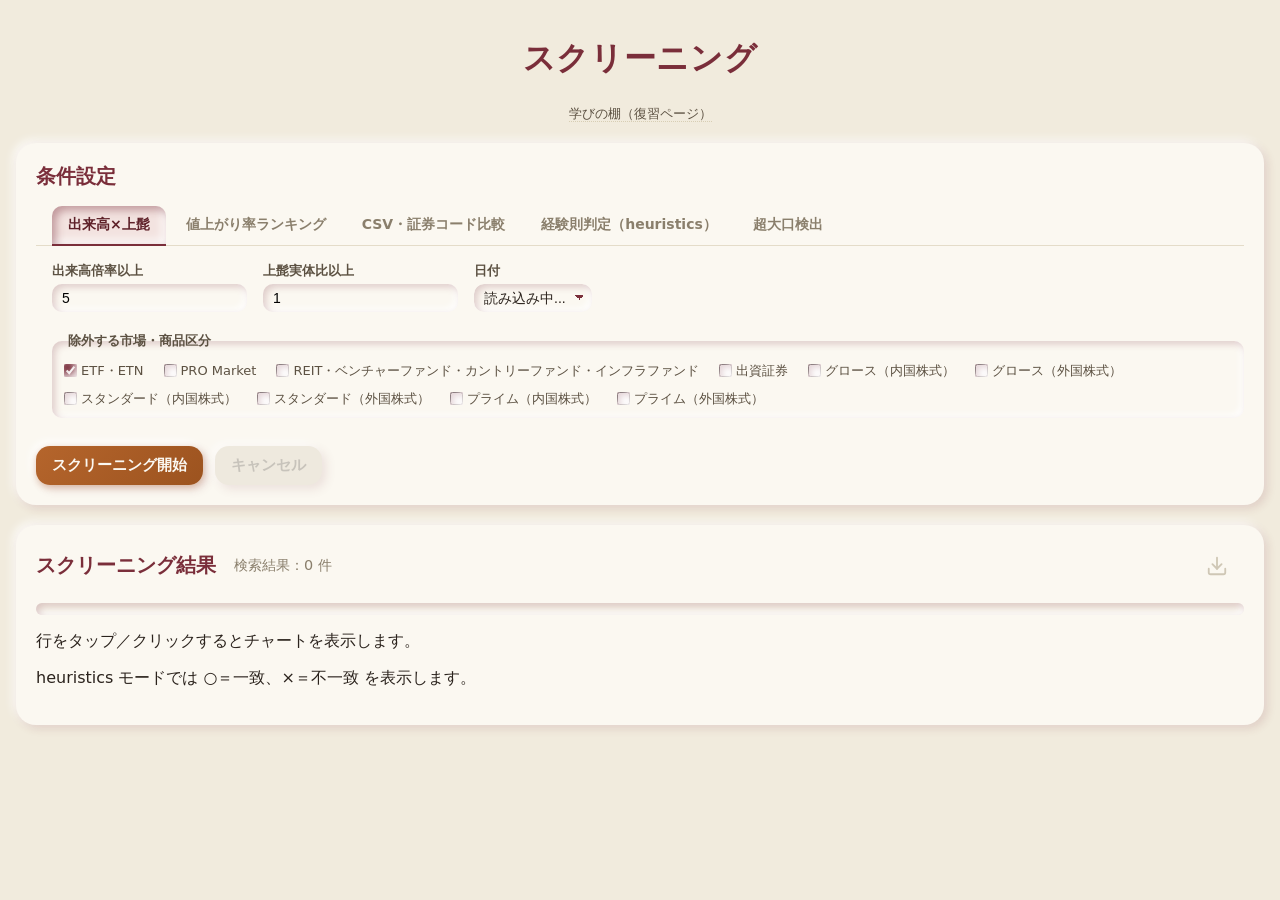
==== commit be41bbd3: "Add files via upload" ====
--- a/index.html
+++ b/index.html
@@ -64,7 +64,7 @@
   ============================ -->
   <link rel="stylesheet" href="assets/fonts/fonts.css">
 
-  <link rel="stylesheet" href="style.css">
+  <link rel="stylesheet" href="css/style.css">
 
   <!-- ============================
        外部ライブラリ（必須）
@@ -75,7 +75,7 @@
   <!-- ============================
        スクリーニング処理
   ============================ -->
-  <script defer src="screening.js"></script>
+  <script defer src="js/screening.js"></script>
 
   <!-- ============================
        チャート関連
@@ -87,7 +87,7 @@
        type="module" のスクリプトは defer 相当（DOMパース後・文書内の
        出現順で実行）であり、旧来の defer 構成と読み込みタイミングは変わらない。
   ============================ -->
-  <script type="module" src="js/chart-main.js"></script>
+  <script type="module" src="js/chart/chart-main.js"></script>
 </head>
 
 <body>
@@ -100,7 +100,7 @@
       <h1>スクリーニング</h1>
       <!-- 復習ページへの導線（2026-09 追加。学びの棚：目次・しおり・メモ機能） -->
       <nav class="app-header-nav">
-        <a href="review.html">学びの棚（復習ページ）</a>
+        <a href="pages/review.html">学びの棚（復習ページ）</a>
       </nav>
     </header>
 
--- a/css/style.css
+++ b/css/style.css
@@ -0,0 +1,1628 @@
+/* ============================================================
+   CSS カスタムプロパティ（設計トークン）
+   ・色・サイズ・ブレークポイントをここで一元管理する
+   ・値を変えるときはここだけ修正すればよい
+   ============================================================ */
+:root {
+  /* --- カラーパレット ---
+     デザイン方向性「W案」：クリーム紙 + バーガンディ + カッパー
+     （エディトリアル・マガジン調の配色 × ソフトな凹凸の質感）
+     ページ全体をわずかに沈めた紙色にし、カードを一段明るくして
+     ニューモーフィズム的な浮き上がり感を出す */
+  --color-bg-page:          #F1EBDD;
+  --color-bg-card:          #FBF8F1;
+  --color-bg-input:         #FBF8F1;
+  --color-bg-mode-block:    #F5F0E5;
+  --color-bg-table-header1: #F5F0E5;
+  --color-bg-table-header2: #F9F5EC;
+  --color-bg-table-fixed:   #EDE5D3;
+  --color-bg-table-fixed-mobile: #F0EADC;
+  --color-bg-table-row:     #FBF8F1;
+  --color-bg-table-hover:   #F3DFC9;
+  --color-bg-table-error:   #EDE5D3;
+  --color-bg-disabled:      #E7E0D3;
+  --color-bg-overlay:       rgba(43, 32, 26, 0.45);
+  --color-bg-chart-loading: rgba(43, 32, 26, 0.5);
+  --color-bg-legend:        rgba(251, 248, 241, 0.9);
+  --color-bg-settings:      #FBF8F1;
+  --color-bg-timeframe:     rgba(251, 248, 241, 0.75);
+
+  --color-text-primary:     #2B231D;
+  --color-text-secondary:   #5C5142;
+  --color-text-muted:       #8A7F6C;
+  --color-text-disabled:    #B3A88F;
+  --color-text-error-row:   #6B5F4E;
+  --color-text-white:       #FBF8F1;
+  --color-text-chart:       #2B231D;
+  --color-text-legend:      #2B231D;
+
+  --color-border:           #E4DCC9;
+  --color-border-input:     #D8CEB4;
+
+  --color-accent-primary:      #7A2E3A; /* バーガンディ：見出し・タブ・罫線に使用 */
+  --color-accent-primary-hover:#5E2129; /* 新規：ホバー／アクティブ時の濃色 */
+  --color-accent-primary-bg:   #F3E3E0; /* バーガンディの薄いティント（選択中タブの背景等） */
+  --color-accent-secondary:    #B5652C; /* 新規：カッパー。主要アクション（ボタン）に使用 */
+  --color-accent-secondary-hover:#9C531F; /* 新規 */
+  --color-accent-elapsed:      #7A2E3A;
+
+  --color-trend-up-bg:      #F0D9D3;  /* 上昇：ダスティローズ（バーガンディ系） */
+  --color-trend-up-border:  #7A2E3A;  /* 新規：上昇行の左アクセント線 */
+  --color-trend-down-bg:    #DCE8CB;  /* 下降：くすみセージ */
+  --color-trend-down-border:#5B6E52;  /* 新規：下降行の左アクセント線 */
+
+  --color-tech-true:        #4B7F4F;
+
+  /* --- フォント（新規カテゴリ）
+     見出し・テーブルヘッダ: Noto Serif JP（エディトリアルな品格）
+     本文・UI操作系: Noto Sans JP（可読性優先）
+     数値セル: Inter + tabular-nums（桁揃え）
+     index.html で Google Fonts を読み込む。フォールバックは system-ui 系 --- */
+  --font-sans:    "Noto Sans JP", system-ui, -apple-system, BlinkMacSystemFont, sans-serif;
+  --font-serif:   "Noto Serif JP", var(--font-sans);
+  --font-numeric: "Inter", var(--font-sans);
+
+  /* --- シャドウ（ニューモーフィズム：明暗2方向のソフトシャドウ） --- */
+  --shadow-card:            3px 3px 10px rgba(122, 46, 58, 0.16), -3px -3px 10px rgba(255, 255, 255, 0.85);
+  --shadow-card-hover:      5px 5px 18px rgba(122, 46, 58, 0.20), -4px -4px 16px rgba(255, 255, 255, 0.9); /* 新規：ホバー／出現時 */
+  --shadow-legend:          0 0 4px rgba(43, 32, 26, 0.15);
+  --shadow-settings:        5px 5px 18px rgba(122, 46, 58, 0.20), -4px -4px 16px rgba(255, 255, 255, 0.9);
+  --shadow-neumo-inset:     inset 3px 3px 7px rgba(122, 46, 58, 0.22), inset -3px -3px 7px rgba(255, 255, 255, 0.95); /* 新規：凹（押し込まれた）表現 */
+  --shadow-neumo-outset:    4px 4px 10px rgba(122, 46, 58, 0.18), -4px -4px 10px rgba(255, 255, 255, 0.95); /* 新規：凸（浮き出た）表現 */
+  /* 新規：選択中モードタブ専用の凹表現（アクセントカラー濃色トーン）。
+     --shadow-neumo-inset と同じ凹方向・同じ距離/ぼかしだが、影の不透明度を
+     0.22→0.35、ハイライトを0.95→0.9に強めることで、入力欄等の一般的な
+     凹表現より一段濃く見せ、選択中タブであることを差別化する。
+     濃さを調整したい場合はこのrgba値のアルファ（0.35 / 0.9）のみを
+     変更すればよい（他ファイルへの影響なし）。 */
+  --shadow-neumo-inset-tab: inset 4px 4px 9px rgba(122, 46, 58, 0.42), inset -4px -4px 9px rgba(255, 255, 255, 0.88);
+
+  /* --- ボーダー半径（丸みを強めた柔らかい印象） --- */
+  --radius-card:            20px;
+  --radius-modal:           20px;
+  --radius-btn:             14px;
+  --radius-input:           10px;
+  --radius-mode-block:      14px;
+  --radius-fieldset:        10px;
+  --radius-legend:          6px;
+  --radius-settings:        14px;
+  --radius-csv-btn:         10px;
+
+  /* --- トランジション（新規カテゴリ） --- */
+  --transition-base:       0.18s cubic-bezier(0.4, 0, 0.2, 1);
+
+  /* --- サイズ・余白 --- */
+  --container-max-width:    1500px;
+  --card-padding:           20px;
+  --mode-block-min-width:   260px;   /* PC 時の mode-block 最小幅 */
+  --rci-macd-height:        160px;   /* PC 時の RCI / MACD チャート高さ */
+  --rci-macd-height-mobile: 120px;   /* スマホ時の RCI / MACD チャート高さ */
+
+  /* --- z-index 体系 --- */
+  --z-fixed-col:            45;
+  --z-table-header:         50;
+  --z-table-header-fixed:   70;
+  --z-modal:                1000;
+  --z-modal-content:        10;
+  --z-loading-overlay:      9999;
+  --z-chart-tooltip:        2100;
+  --z-chart-settings-btn:   2000;
+  --z-chart-settings-modal: 3000;
+  --z-chart-loading:        3000;
+  --z-chart-legend:         3000;
+
+  /* --- ブレークポイント（メディアクエリ内で直接使用） ---
+     CSS カスタムプロパティはメディアクエリ条件内では使えないため
+     コメントで定義値を明示し、下部の @media と値を統一する。
+     変更時はこのコメントと @media の数値を同時に修正すること。
+       --bp-mobile: 600px   → @media (max-width: 600px)
+       --bp-landscape-phone: (orientation: landscape) and (max-height: 500px)
+         → iPhone 12 Pro 横持ち（約844×390のCSS px）を想定。
+           対象デバイスはPC・iPhone 12 Pro（縦持ち／横持ち）のみのため、
+           高さでの判定とし、高さ768px以上あるiPadなどのタブレット横持ちは
+           対象に含まれないようにしている（2026-07追加）。
+  ---------------------------------------------------------------- */
+}
+
+/* ============================================================
+   全体レイアウト
+   ============================================================ */
+body {
+  margin: 0;
+  font-family: var(--font-sans);
+  background: var(--color-bg-page);
+  color: var(--color-text-primary);
+  -webkit-font-smoothing: antialiased;
+  text-rendering: optimizeLegibility;
+  /* 2026-07 追加：チェックボックス・ラジオボタンのチェックマーク/ドット色は
+     accent-colorを指定しない場合ブラウザ既定の青色になる。exclude-markets-fieldset
+     のチェックボックスやcompare-source-optionのラジオボタン等、他の装飾要素と
+     色調を揃えるため、アクセントカラーをbodyに指定し全体へ継承させる
+     （.mode-tab / .timeframe-selector のラジオボタンは opacity: 0 で非表示の
+     ため実害はないが、こちらにも一貫して適用される）。 */
+  accent-color: var(--color-accent-primary);
+}
+
+.app-container {
+  max-width: var(--container-max-width);
+  margin: 0 auto;
+  padding: 16px;
+}
+
+.app-header {
+  text-align: center;
+  margin-bottom: 20px;
+}
+
+.app-header h1 {
+  font-family: var(--font-serif);
+  font-weight: 700;
+  letter-spacing: 0.02em;
+  color: var(--color-accent-primary);
+}
+
+.card {
+  background: var(--color-bg-card);
+  padding: var(--card-padding);
+  border-radius: var(--radius-card);
+  box-shadow: var(--shadow-card);
+  margin-bottom: 20px;
+  transition: box-shadow var(--transition-base);
+}
+
+.card:hover {
+  box-shadow: var(--shadow-card-hover);
+}
+
+.card h2 {
+  margin-top: 0;
+  margin-bottom: 16px;
+  font-size: 20px;
+  font-weight: 700;
+  font-family: var(--font-serif);
+  color: var(--color-accent-primary);
+}
+
+/* ============================================================
+   結果セクション ヘッダ行
+   ============================================================ */
+.result-section-header {
+  display: flex;
+  align-items: center;
+  gap: 8px;
+  margin-bottom: 16px;
+}
+
+.result-section-header h2 {
+  margin: 0;          /* .card h2 の margin-bottom をリセット */
+}
+
+.csv-download-btn {
+  margin-left: auto;  /* 右端へ押し出す */
+  padding: 4px 6px;
+  color: var(--color-text-secondary);
+  border-radius: var(--radius-csv-btn);
+  line-height: 0;     /* SVG の余白を詰める */
+  transition: color 0.15s, background 0.15s;
+}
+
+.csv-download-btn:not(:disabled):hover {
+  color: var(--color-accent-primary);
+  background: var(--color-accent-primary-bg);
+}
+
+.csv-download-btn:disabled {
+  color: var(--color-text-disabled);
+}
+
+/* ============================================================
+   条件設定：モード切替タブ ＋ 条件パネル
+   ============================================================ */
+
+/* ---- モード切替タブ ---- */
+.mode-tabs {
+  display: flex;
+  flex-wrap: wrap;
+  gap: 4px;
+  padding-left: 16px;
+  border-bottom: 1px solid var(--color-border);
+  margin-bottom: 16px;
+}
+
+.mode-tab {
+  position: relative;
+  padding: 10px 16px;
+  font-size: 14px;
+  font-weight: 600;
+  color: var(--color-text-muted);
+  border-bottom: 2px solid transparent;
+  border-radius: var(--radius-input) var(--radius-input) 0 0;
+  margin-bottom: -1px; /* .mode-tabs の border-bottom に重ねて表示する */
+  cursor: pointer;
+  user-select: none;
+  transition: color var(--transition-base), border-color var(--transition-base), background var(--transition-base);
+}
+
+/* ネイティブのラジオボタンは非表示にし、label 全体をタップ領域にする */
+.mode-tab input[type="radio"] {
+  position: absolute;
+  opacity: 0;
+  pointer-events: none;
+}
+
+.mode-tab:hover {
+  color: var(--color-text-secondary);
+}
+
+.mode-tab:has(input:checked) {
+  color: var(--color-accent-primary-hover);
+  border-bottom-color: var(--color-accent-primary);
+  background: var(--color-accent-primary-bg);
+  box-shadow: var(--shadow-neumo-inset-tab);
+}
+
+.mode-tab:has(input:focus-visible) {
+  outline: 2px solid var(--color-accent-primary);
+  outline-offset: 2px;
+}
+
+/* ---- 条件パネル（選択中のモードのみ表示） ---- */
+.mode-panels {
+  padding-left: 16px;
+  margin-bottom: 12px;
+}
+
+.mode-panel {
+  display: none;
+}
+
+.mode-tabs:has(input[value="ratio"]:checked) ~ .mode-panels .mode-panel[data-mode="ratio"],
+.mode-tabs:has(input[value="date"]:checked) ~ .mode-panels .mode-panel[data-mode="date"],
+.mode-tabs:has(input[value="compare"]:checked) ~ .mode-panels .mode-panel[data-mode="compare"],
+.mode-tabs:has(input[value="heuristics"]:checked) ~ .mode-panels .mode-panel[data-mode="heuristics"],
+.mode-tabs:has(input[value="block"]:checked) ~ .mode-panels .mode-panel[data-mode="block"] {
+  display: block;
+}
+
+.mode-conditions {
+  display: flex;
+  gap: 16px;
+}
+
+/* CSV・証券コード比較：入力方法／比較期間の高さが異なる場合に
+   片方が引き伸ばされて上部に余白が生まれるのを防ぐ */
+#compareConditions {
+  align-items: flex-start;
+}
+
+/* ============================================================
+   ratio：除外市場・商品区分（volumeRatio 等と同じ行に詰め込まず、
+   フィールドセットのみ折り返して次行に表示する）
+   ============================================================ */
+#ratioConditions {
+  flex-wrap: wrap;
+}
+
+#ratioConditions [data-exclude-markets-slot] {
+  flex: 1 1 100%;
+}
+
+.mode-conditions label {
+  display: flex;
+  flex-direction: column;
+  font-size: 13px;
+  font-weight: 600;
+  color: var(--color-text-secondary);
+}
+
+.mode-conditions input:not([type="radio"]),
+.mode-conditions select {
+  margin-top: 4px;
+  padding: 6px 10px;
+  font-size: 14px;
+  border: none;
+  border-radius: var(--radius-input);
+  background: var(--color-bg-input);
+  box-shadow: var(--shadow-neumo-inset);
+  width: fit-content;
+}
+
+/* <select> はモバイルブラウザ（特にiOS Safari）がOS標準の見た目を強く保持し、
+   appearance:none を明示しない限りカスタムのbox-shadow/backgroundが
+   実質的に無視されてしまう（<input>は同じCSSで問題なく表示されるため
+   <select>固有の挙動）。2026-07 修正：appearance:none で解除した上で、
+   標準の▼アイコンが消える代わりにCSSのみで矢印を描画し、
+   ドロップダウンであることが分かるようにする。 */
+.mode-conditions select {
+  -webkit-appearance: none;
+  appearance: none;
+  color: var(--color-text-primary);
+  padding-right: 26px;
+  background-image: linear-gradient(45deg, transparent 50%, var(--color-accent-primary) 50%),
+                     linear-gradient(135deg, var(--color-accent-primary) 50%, transparent 50%);
+  background-position: right 12px center, right 8px center;
+  background-size: 5px 5px, 5px 5px;
+  background-repeat: no-repeat;
+}
+
+.mode-conditions input:disabled:not([type="radio"]),
+.mode-conditions select:disabled,
+.mode-conditions fieldset:disabled {
+  background: var(--color-bg-disabled);
+  cursor: not-allowed;
+}
+
+/* ============================================================
+   CSV・証券コード比較：入力方法グループ
+   ============================================================ */
+.compare-source-fieldset {
+  display: flex;
+  flex-direction: column;
+  gap: 10px;
+  border: none;
+  border-radius: var(--radius-fieldset);
+  padding: 10px 12px;
+  margin: 0;
+  background-color: var(--color-bg-input);
+  box-shadow: var(--shadow-neumo-inset);
+}
+
+.compare-source-fieldset legend {
+  font-size: 13px;
+  font-weight: 600;
+  color: var(--color-text-secondary);
+  padding: 0 4px;
+}
+
+.compare-source-fieldset:disabled {
+  background: var(--color-bg-disabled);
+  cursor: not-allowed;
+}
+
+.compare-source-fieldset .compare-source-option {
+  display: grid;
+  grid-template-columns: auto 120px minmax(0, 1fr);
+  align-items: center;
+  gap: 8px;
+  font-size: 13px;
+  font-weight: normal;
+  color: var(--color-text-secondary);
+}
+
+.compare-source-label {
+  white-space: nowrap;
+}
+
+.compare-source-option input[type="text"],
+.compare-source-option input[type="file"] {
+  margin-top: 0;
+  min-width: 0;
+  width: 100%;
+  /* .mode-conditions input は box-sizing 未指定（content-box）のため、
+     width:100% が padding/border 分だけはみ出してしまう。
+     border-box にして track 幅にぴったり収める */
+  box-sizing: border-box;
+}
+
+/* ============================================================
+   CSV・証券コード比較：比較元/比較先 日付グループ
+   ============================================================ */
+.compare-date-fieldset {
+  display: flex;
+  flex-direction: row;
+  align-items: flex-end;
+  gap: 10px;
+  border: none;
+  border-radius: var(--radius-fieldset);
+  padding: 10px 12px;
+  margin: 0;
+  background-color: var(--color-bg-input);
+  box-shadow: var(--shadow-neumo-inset);
+}
+
+.compare-date-fieldset legend {
+  font-size: 13px;
+  font-weight: 600;
+  color: var(--color-text-secondary);
+  padding: 0 4px;
+}
+
+.compare-date-fieldset:disabled {
+  background: var(--color-bg-disabled);
+  cursor: not-allowed;
+}
+
+.compare-date-fieldset label {
+  display: flex;
+  flex-direction: column;
+  font-size: 13px;
+  font-weight: 600;
+  color: var(--color-text-secondary);
+}
+
+.compare-date-arrow {
+  padding-bottom: 8px;
+  font-size: 16px;
+  color: var(--color-text-secondary);
+}
+
+/* CSV・証券コード比較：全営業日比較トグル —　比較元日付・比較先日付と同じ flex 行内に並べる */
+.compare-all-market-days-option {
+  display: flex;
+  flex-direction: row; /* .mode-conditions label の flex-direction: column（全ラベル共通）を
+                           上書きし、チェックボックス→文言を横並びにする。
+                           .compare-all-market-days-option（クラス1つ）は
+                           .mode-conditions label（クラス1＋要素1）より詳細度が低く、
+                           flex-direction を明示しない限り column 側が優先されてしまうため、
+                           2026-07 に明示指定を追加した */
+  align-items: center;
+  gap: 6px;
+  font-size: 13px;
+  font-weight: 600;
+  color: var(--color-text-secondary);
+  padding-bottom: 8px; /* 他の label 直下の select と下端を揃える */
+}
+
+/* ============================================================
+   heuristics：証券コード入力欄
+   ============================================================ */
+#heuristicsConditions label:has(#heuristicsCodes) {
+  flex: 0 0 auto;
+  min-width: 200px;
+}
+
+#heuristicsCodes {
+  width: 180px;
+}
+
+/* ratioConditions と同様、除外市場・商品区分は日付・証券コードと同じ行に
+   詰め込まず、専用の行として折り返す（2026-07 修正。従来は flex-wrap を
+   指定しておらず既定の nowrap のままだったため、日付・証券コード・除外市場の
+   3要素が横並びで1行に押し込まれ、除外市場スロットが狭く圧縮された結果、
+   ラベルテキスト（white-space: nowrapのため折り返されない）が
+   欄外へはみ出していた。600px以下のポートレート表示では
+   .mode-conditionsがflex-direction:columnになるため問題が顕在化せず、
+   横向き（600px超）でのみ発生していた） */
+#heuristicsConditions {
+  flex-wrap: wrap;
+}
+
+#heuristicsConditions [data-exclude-markets-slot] {
+  flex: 1 1 100%;
+  min-width: 0;
+}
+
+/* ============================================================
+   除外市場・商品区分
+   ============================================================ */
+.exclude-markets-fieldset {
+  border: none;
+  border-radius: var(--radius-fieldset);
+  padding: 6px 12px 10px;
+  margin: 4px 0 0;
+  box-sizing: border-box;
+  background-color: var(--color-bg-input);
+  box-shadow: var(--shadow-neumo-inset);
+  width: 100%;
+  /* <fieldset> は中身（チェックボックス群）を1行に並べた場合の幅を
+     自身の最小幅として持とうとする性質があり、親の flex アイテムに
+     min-width: 0 を指定しても fieldset 自身がそれを上書きしてしまう。
+     display: flex; flex-wrap: wrap を明示することでこの性質を解除し、
+     横向きスマホ（600px超）やウィンドウ幅を狭めたデスクトップブラウザでも
+     右側にはみ出さないようにする（従来はモバイル専用メディアクエリ内でのみ
+     指定しており、600px以下でしか効かなかった）。 */
+  display: flex;
+  flex-wrap: wrap;
+  gap: 4px 0;
+  min-width: 0;
+}
+
+/* チェックボックスを横並び・折り返し */
+.exclude-markets-fieldset label {
+  display: inline-flex;
+  align-items: center;
+  gap: 4px;
+  font-size: 13px;
+  font-weight: normal;
+  color: var(--color-text-secondary);
+  white-space: nowrap;
+  margin-right: 20px;
+  margin-top: 6px;
+  flex-direction: row;
+}
+
+.exclude-markets-fieldset input[type="checkbox"] {
+  margin: 0;
+  flex-shrink: 0;
+}
+
+.exclude-markets-fieldset input[type="checkbox"]:disabled {
+  cursor: not-allowed;
+  opacity: 0.5;
+}
+
+.exclude-markets-fieldset legend {
+  font-size: 13px;
+  font-weight: 600;
+  color: var(--color-text-secondary);
+  padding: 0 4px;
+}
+
+/* ============================================================
+   ボタン
+   ============================================================ */
+.buttons-row {
+  margin-top: 28px;
+  display: flex;
+  gap: 12px;
+  align-items: center;
+}
+
+button:not(:disabled) {
+  cursor: pointer;
+}
+
+button:disabled {
+  cursor: not-allowed;
+  opacity: 0.6;
+}
+
+.btn {
+  padding: 10px 16px;
+  border-radius: var(--radius-btn);
+  border: none;
+  font-size: 15px;
+  font-weight: 600;
+  transition: transform var(--transition-base), box-shadow var(--transition-base), opacity var(--transition-base);
+}
+
+.btn.small {
+  padding: 4px 8px;
+  font-size: 12px;
+}
+
+.btn.primary {
+  background: linear-gradient(135deg, var(--color-accent-secondary) 0%, var(--color-accent-secondary-hover) 100%);
+  color: var(--color-text-white);
+  box-shadow: 0 2px 6px rgba(181, 101, 44, 0.3), var(--shadow-neumo-outset);
+}
+
+.btn.primary:not(:disabled):hover {
+  transform: translateY(-1px);
+  box-shadow: 0 6px 16px rgba(181, 101, 44, 0.35), var(--shadow-neumo-outset);
+}
+
+.btn.primary:not(:disabled):active {
+  transform: translateY(0);
+  box-shadow: 0 2px 6px rgba(181, 101, 44, 0.3), var(--shadow-neumo-inset);
+}
+
+.btn.secondary {
+  background: var(--color-bg-disabled);
+  box-shadow: var(--shadow-neumo-outset);
+}
+
+.btn.secondary:not(:disabled):hover {
+  box-shadow: var(--shadow-neumo-outset), 0 0 0 1px rgba(122, 46, 58, 0.06);
+}
+
+.btn.secondary:not(:disabled):active {
+  box-shadow: var(--shadow-neumo-inset);
+}
+
+.btn.ghost {
+  background: transparent;
+  border: none;
+  font-size: 20px;
+}
+
+/* ============================================================
+   経過時間
+   ============================================================ */
+.elapsed-time {
+  font-size: 14px;
+  font-weight: 600;
+  color: var(--color-accent-elapsed);
+  white-space: nowrap;
+}
+
+/* ============================================================
+   テーブル（固定ヘッダ方式）
+   ============================================================ */
+.table-card,
+.controls-card {
+  position: relative;   /* ローディングオーバーレイの基準位置 */
+}
+
+.result-table {
+  width: max-content;
+  border-collapse: separate;
+  border-spacing: 0;
+}
+
+.result-table th,
+.result-table td {
+  box-sizing: border-box;
+  padding: 8px 6px;
+  border-bottom: 1px solid var(--color-border);
+  font-size: 14px;
+  font-family: var(--font-numeric);
+  font-variant-numeric: tabular-nums;
+  white-space: nowrap;
+  text-align: center;
+}
+
+.result-table th, .result-table td {
+  border-right: 1px solid var(--color-border);
+}
+
+/* ============================================================
+   結果テーブルのセル文字寄せ（可読性向上。2026-07追加）
+   既定（.result-table td）は中央寄せのままとし、以下の列種別のみ
+   個別に上書きする：
+   ・.cell-num  ：時価総額・終値・出来高・売買代金・騰落率など「大小を
+     比較する数値」列。右寄せにすることで tabular-nums（桁揃え）と合わせ、
+     桁の位置が揃い数値の大小比較がしやすくなる。
+   ・.cell-text ：銘柄名など可変長の文字列列。左寄せにすることで文字の
+     開始位置が揃い、行を上下に見比べたときに読み始めやすくなる。
+   コード・トレンド記号（↗/↘）・検出時刻・タイプ区分などの短い識別子や
+   記号は、既定の中央寄せのままの方が視認性が高いため対象外（スコアは
+   数値のため .cell-num を適用し右寄せにする）。
+   2026-07修正：ヘッダー（th）は列の種類によらず常に中央寄せとする方針に
+   変更したため、.cell-num/.cell-text は td（データ行）にのみ適用する
+   （th側のセレクタは削除。JS側もヘッダー生成時にはこれらのクラスを
+   付与しなくなったが、CSS側もtd限定にしておくことで、仮に付与漏れ・
+   付与し過ぎがあってもヘッダーの見た目は中央寄せのまま保たれる）。
+   class はスタイル調整のみに用い、JS側の要素特定には使用しない
+   （要素特定は id・name・data-* 属性で行う。conventions.domHookAttributes
+   準拠）。
+   ============================================================ */
+.result-table td.cell-num {
+  text-align: right;
+}
+
+.result-table td.cell-text {
+  text-align: left;
+}
+
+/* ============================================================
+   compareモード：日付グループの区切り強調（2026-07追加）
+   「比較先日付までの全営業日と比較する」チェックON時、終値・増減（円）・
+   増減（％）の3列ひと組（日付グループ）が横に複数並ぶ。グループの左右の
+   境界だけ通常（1px）より太いborderにすることで、どこまでが同じ日付の
+   データかを視認しやすくする。
+   ・.date-group-start：グループ先頭セルの左端（前のグループとの区切り）
+   ・.date-group-end  ：グループ末尾セルの右端（次のグループとの区切り）
+   1行目ヘッダー（3列分のcolspanセル）は1セルでグループ全体を表すため、
+   両方のクラスを同じセルに付与する。
+   ============================================================ */
+.result-table th.date-group-start,
+.result-table td.date-group-start {
+  border-left: 2px solid var(--color-border-input);
+}
+
+.result-table th.date-group-end,
+.result-table td.date-group-end {
+  border-right: 2px solid var(--color-border-input);
+}
+
+/* 左固定カラム */
+.fixed-col {
+  position: sticky;
+  z-index: var(--z-fixed-col);
+  background-color: inherit;
+}
+
+/* ============================================================
+   固定ヘッダテーブル
+   ============================================================ */
+/* ============================================================
+   固定ヘッダ＋本体テーブルの共通ラッパー（トレイ表現）
+   overflow: hidden は使わない。table-header-sticky の
+   position: sticky の基準祖先を変えてしまうと固定位置がずれる
+   おそれがあるため、padding のみで凹み背景を見せる
+   ============================================================ */
+.table-well {
+  background: var(--color-bg-mode-block);
+  border-radius: var(--radius-input);
+  box-shadow: var(--shadow-neumo-inset);
+  padding: 6px;
+}
+
+.table-header-sticky {
+  position: sticky;
+  top: 0;
+  z-index: var(--z-table-header);
+  overflow-x: auto;
+  overflow-y: hidden;   /* border-radius によるクリップを効かせるため明示（.table-scroll-outer と同様） */
+  border-radius: var(--radius-input) var(--radius-input) 0 0;
+}
+
+.th-bg-trend-either {
+   background: linear-gradient(to bottom right, var(--color-trend-up-bg) 45%, var(--color-trend-down-bg) 55%) !important;
+}
+.th-bg-trend-up {
+   background-color: var(--color-trend-up-bg) !important;
+}
+.th-bg-trend-down {
+   background-color: var(--color-trend-down-bg) !important;
+}
+
+/* 2段ヘッダ */
+.result-table thead tr th {
+  text-align: center;
+  vertical-align: middle;
+  font-family: var(--font-serif);
+  color: var(--color-accent-primary);
+}
+
+/* トレンドヘッダの改行制御（2026-07 修正）：
+   table-layout: auto かつテーブル自体の幅が制約されていない（横スクロール
+   前提で .table-scroll-outer が overflow-x: auto のため、テーブルは
+   好きなだけ広がれる）状況では、そもそも各列は「コンテンツが必要とする幅
+   （preferred width）」で描画され、CSSのmax-widthは実質的に無視される
+   （overflow: hiddenを追加しても、箱自体が縮められていないため無効だった）。
+   そのため、CSSのmax-width頼みではなく、見出しテキスト自体に <br> を
+   仕込んで「必要とする幅」自体を物理的に短くする方式に変更した。
+   スマホ（600px以下）でのみ改行を有効にし、PC幅では1行表示のままにする。 */
+.mobile-line-break {
+  display: none;
+}
+
+/* 2段ヘッダ：上段 */
+.result-table thead tr:first-child th {
+  background: var(--color-bg-table-header1);
+  font-weight: 700;
+  border-bottom: 2px double var(--color-accent-primary);
+}
+
+/* 2段ヘッダ：下段（2026-07 修正：border-bottomが未指定のため、
+   共通ルール .result-table th, .result-table td の
+   border-bottom: 1px solid var(--color-border) にフォールバックし、
+   上段の装飾border（2px double）との見た目の不統一があったため、
+   上段と同じ装飾を適用して統一した） */
+.result-table thead tr:nth-child(2) th {
+  background: var(--color-bg-table-header2);
+  font-weight: 600;
+  border-bottom: 2px double var(--color-accent-primary);
+}
+
+/* 固定列 */
+.table-header-sticky .fixed-col {
+  background: var(--color-bg-table-fixed) !important;
+  z-index: var(--z-table-header-fixed);
+}
+
+/* ============================================================
+   本体テーブル
+   ============================================================ */
+.tr-error {
+  background: var(--color-bg-table-error) !important;
+  color: var(--color-text-error-row);
+}
+
+.tr-trend-up .fixed-col,
+.tr-trend-up .td-heuristics-applied {
+    background-color: var(--color-trend-up-bg) !important;
+}
+
+.tr-trend-down .fixed-col,
+.tr-trend-down .td-heuristics-applied {
+    background-color: var(--color-trend-down-bg) !important;
+}
+
+/* 色だけに頼らない視認性強化：行の左端にトレンド方向のアクセント線を追加
+   （:first-child による構造的な指定のみで、JS 側の状態管理は変更していない） */
+.tr-trend-up td:first-child {
+    box-shadow: inset 3px 0 0 var(--color-trend-up-border);
+}
+
+.tr-trend-down td:first-child {
+    box-shadow: inset 3px 0 0 var(--color-trend-down-border);
+}
+
+/* heuristics：固定列群（コード/銘柄名/トレンド/スコア）の末尾＝スコア列の右端に
+   トレンド方向のアクセント線を追加する。スコア列は position: sticky の fixed-col
+   のため、box-shadow: inset はスコア td 自身のボックス内に描画され、
+   横スクロールで本体テーブルがどれだけ動いてもスコア列は左側に固定表示され続ける
+   ＝アクセント線も常に視認できる。data-fixed-col-last は screening.js が
+   固定列群の末尾セル（heuristics モードのスコア th/td）にのみ付与する
+   値なしフラグ属性（conventions.domHookAttributes の data-fixed-col と同種のパターン） */
+.tr-trend-up [data-fixed-col-last] {
+    box-shadow: inset -3px 0 0 var(--color-trend-up-border);
+}
+
+.tr-trend-down [data-fixed-col-last] {
+    box-shadow: inset -3px 0 0 var(--color-trend-down-border);
+}
+
+/* compare モード（全営業日比較）：比較先日付の列グループ（終値・増減（円）・増減（％））
+   ごとの背景色。行単位の tr-trend-up/down（予測ベース）とは独立に、
+   日付ごとの実際の上昇/下降（比較元終値との比較）を個別のセルへ適用する。
+   inline style ではなく class を用いるのは、下記の #resultTable tr:hover による
+   上書き（ホバー優先）を成立させるため（inline style は :hover の !important クラスより
+   常に優先されてしまい上書きできない）。2026-07 追加 */
+.td-trend-up-bg {
+  background-color: var(--color-trend-up-bg) !important;
+}
+
+.td-trend-down-bg {
+  background-color: var(--color-trend-down-bg) !important;
+}
+
+.table-scroll-outer {
+  overflow-x: auto;
+  overflow-y: hidden;
+  position: relative;
+  -webkit-overflow-scrolling: touch;
+  scrollbar-width: none;
+  border-radius: 0 0 var(--radius-input) var(--radius-input);
+}
+
+.table-scroll-outer::-webkit-scrollbar {
+  display: none;             /* Chrome / Safari */
+}
+
+/* 本体側 thead は完全非表示 */
+#resultHeaderBody {
+  visibility: collapse;   /* 幅計算には参加 */
+  overflow: hidden;     /* 内容を隠す */
+}
+
+#resultHeaderBody th {
+  padding-top: 0;
+  padding-bottom: 0;
+}
+
+#resultTable tr {
+  background-color: var(--color-bg-table-row);
+  transition: background-color var(--transition-base);
+}
+
+/* tr-trend-up/down（.fixed-col）・td-heuristics-applied・td-trend-up-bg/td-trend-down-bg
+   （compare モードの日付別セル）のいずれよりもホバー背景を優先させるため、
+   同じ !important の詳細度勝負を、CSSの記述順（本ルールを後方に置く）で決着させる
+   （後発の同詳細度ルールが有効になるカスケードの原則を利用している） */
+#resultTable tr:hover,
+#resultTable tr:hover .fixed-col,
+#resultTable tr:hover .td-heuristics-applied,
+#resultTable tr:hover .td-trend-up-bg,
+#resultTable tr:hover .td-trend-down-bg {
+  background: var(--color-bg-table-hover) !important;
+  cursor: pointer;
+}
+
+/* ============================================================
+   ○ / × の視認性向上
+   ============================================================ */
+.tech-true {
+  color: var(--color-tech-true);
+  font-weight: bold;
+}
+
+/* ============================================================
+   スクリーニング結果件数
+   ============================================================ */
+.result-count {
+  font-size: 0.9rem;
+  color: var(--color-text-muted);
+  margin-left: 10px;
+  vertical-align: middle;
+}
+
+.compare-match-rate {
+  border-left: 1px solid var(--color-border);
+  padding-left: 10px;
+}
+
+/* ============================================================
+   ローディングオーバーレイ
+   ============================================================ */
+.loading-overlay {
+  position: absolute;
+  inset: 0;
+  background: var(--color-bg-overlay);
+  display: flex;
+  flex-direction: column;
+  justify-content: center;
+  align-items: center;
+  z-index: var(--z-loading-overlay);
+  color: var(--color-text-white);
+  font-size: 1.2rem;
+  border-radius: inherit;
+}
+
+.hidden {
+  display: none;
+}
+
+/* ============================================================
+   モーダル
+   ============================================================ */
+.modal {
+  position: fixed;
+  inset: 0;
+  display: none;
+  align-items: center;
+  justify-content: center;
+  z-index: var(--z-modal);
+}
+
+.modal .modal-backdrop {
+  position: absolute;
+  inset: 0;
+  background: var(--color-bg-overlay);
+  backdrop-filter: blur(3px);
+}
+
+.modal .modal-content {
+  position: relative;
+  background: var(--color-bg-card);
+  border-radius: var(--radius-modal);
+  box-shadow: var(--shadow-card-hover);
+  padding: 12px;
+  height: calc(var(--vh, 1vh) * 90);
+  width: 95vw;
+  display: flex;
+  flex-direction: column;
+  z-index: var(--z-modal-content);
+  animation: modal-in 0.2s ease-out;
+}
+
+@keyframes modal-in {
+  from { opacity: 0; transform: scale(0.98); }
+  to   { opacity: 1; transform: scale(1); }
+}
+
+/* モーダルヘッダー */
+.modal .modal-header {
+  display: flex;
+  align-items: center;
+  gap: 12px;
+  width: 100%;
+}
+
+.modal #chartHeaderLeft {
+  font-size: 16px;
+  font-weight: bold;
+  flex: 1 1 auto;
+  min-width: 0;
+  overflow: hidden;
+  text-overflow: ellipsis;
+  white-space: nowrap;
+}
+
+.modal #chartHeaderNav {
+  flex: 0 0 auto;
+  display: flex;
+  gap: 8px;
+}
+
+.modal #closeChartBtn {
+  flex: 0 0 auto;
+  margin-left: 8px;
+}
+
+/* ============================================================
+   足種切替
+   ============================================================ */
+.timeframe-selector {
+  display: flex;
+  align-items: center;
+  gap: 10px;
+  padding: 0 6px;
+  background: var(--color-bg-timeframe);
+  border-radius: var(--radius-input);
+  font-size: 13px;
+  white-space: nowrap;
+}
+
+.timeframe-selector label {
+  display: flex;
+  align-items: center;
+  gap: 4px;
+  cursor: pointer;
+}
+
+.timeframe-selector input[type="radio"] {
+  transform: scale(1.1);
+  cursor: pointer;
+}
+
+/* ============================================================
+   モーダル本体
+   ============================================================ */
+.modal .modal-body {
+  flex: 1;
+  min-height: 0;
+  display: flex;
+  flex-direction: column;
+  position: relative;
+  gap: 6px;
+}
+
+.modal #chartContainer {
+  width: 100%;
+  flex: 1 1 auto;
+  min-height: 180px;
+}
+
+#rciContainer,
+#macdContainer {
+  width: 100%;
+  height: var(--rci-macd-height);
+}
+
+/* ============================================================
+   チャート設定
+   ============================================================ */
+.chart-settings-btn {
+  position: absolute;
+  right: 10px;
+  bottom: -5px;
+  font-size: 22px;
+  cursor: pointer;
+  z-index: var(--z-chart-settings-btn);
+}
+
+.chart-settings-modal {
+  position: absolute;
+  right: 10px;
+  bottom: 45px;
+  background: var(--color-bg-settings);
+  border-radius: var(--radius-settings);
+  padding: 12px;
+  box-shadow: var(--shadow-settings);
+  z-index: var(--z-chart-settings-modal);
+}
+
+.chart-settings-modal.hidden {
+  display: none;
+}
+
+.settings-content {
+  display: flex;
+  flex-direction: column;
+  gap: 10px;
+}
+
+.settings-content label {
+  display: flex;
+  align-items: center;
+  gap: 6px;
+  font-size: 14px;
+  font-weight: 600;
+  color: var(--color-text-primary);
+}
+
+/* ============================================================
+   チャートローディング
+   ============================================================ */
+.modal #chartLoadingOverlay {
+  position: absolute;
+  inset: 0;
+  background: var(--color-bg-chart-loading);
+  display: none;
+  justify-content: center;
+  align-items: center;
+  z-index: var(--z-chart-loading);
+  color: var(--color-text-white);
+  font-size: 1.2rem;
+  flex-direction: column;
+  border-radius: inherit;
+}
+
+.spinner {
+  width: 48px;
+  height: 48px;
+  border: 6px solid var(--color-text-white);
+  border-top-color: transparent;
+  border-radius: 50%;
+  animation: spin 0.8s linear infinite;
+  margin-bottom: 12px;
+}
+
+@keyframes spin {
+  to { transform: rotate(360deg); }
+}
+
+/* ============================================================
+   motion 抑制設定を尊重する（アクセシビリティ）
+   ============================================================ */
+@media (prefers-reduced-motion: reduce) {
+  *,
+  *::before,
+  *::after {
+    animation-duration: 0.01ms !important;
+    animation-iteration-count: 1 !important;
+    transition-duration: 0.01ms !important;
+    scroll-behavior: auto !important;
+  }
+}
+
+/* ============================================================
+   チャート凡例
+   ============================================================ */
+.chart-legend {
+  position: absolute;
+  top: 6px;
+  left: 6px;
+  background: var(--color-bg-legend);
+  padding: 6px 10px;
+  border-radius: var(--radius-legend);
+  font-size: 12px;
+  line-height: 1.4;
+  color: var(--color-text-legend);
+  z-index: var(--z-chart-legend);
+  pointer-events: none;
+  box-shadow: var(--shadow-legend);
+  white-space: nowrap;
+}
+
+#chartContainer,
+#rciContainer,
+#macdContainer {
+  position: relative;
+}
+
+/* ============================================================
+   スマホ対応（--bp-mobile: 600px）
+   ・PC 表示への影響ゼロを保証するため、変更はすべてこのブロックに集約する
+   ・値の変更時は :root のコメント（--bp-mobile）と同時に修正すること
+   ============================================================ */
+@media (max-width: 600px) {
+
+  /* ----------------------------------------
+     条件設定：モード切替タブ・条件パネル
+  ---------------------------------------- */
+  .mode-tabs {
+    padding-left: 8px;
+    flex-wrap: nowrap;
+    overflow-x: auto;         /* タブ数が多い場合は横スクロールで対応 */
+    -webkit-overflow-scrolling: touch;
+  }
+
+  /* タブを縮小させず等倍のまま横スクロールさせる。
+     flex-shrink の既定値（1）のままだと、コンテナ幅に収めようとして
+     各タブが縮小し、内部の日本語ラベルが折り返されて縦長になっていたため追加。 */
+  .mode-tab {
+    flex-shrink: 0;
+    white-space: nowrap;
+  }
+
+  .mode-panels {
+    padding-left: 8px;
+  }
+
+  .mode-conditions {
+    flex-direction: column;
+    gap: 12px;
+  }
+
+  /* ----------------------------------------
+     条件設定：除外市場チェックボックス
+  ---------------------------------------- */
+  .exclude-markets-fieldset {
+    /* 横スクロールではなく折り返し表示 */
+    display: flex;
+    flex-wrap: wrap;
+    gap: 4px 0;
+    padding: 6px 8px 10px;
+  }
+
+  .exclude-markets-fieldset label {
+    /* PC の white-space: nowrap を解除して折り返し許可 */
+    white-space: normal;
+    margin-right: 10px;
+    font-size: 12px;
+  }
+
+  /* ----------------------------------------
+     条件設定：heuristics 証券コード入力欄
+  ---------------------------------------- */
+  #heuristicsConditions label:has(#heuristicsCodes) {
+    min-width: 0;
+    width: 100%;
+  }
+
+  #heuristicsCodes {
+    width: 100%;
+    box-sizing: border-box;
+  }
+
+  /* ----------------------------------------
+     条件設定：CSV・証券コード比較
+  ---------------------------------------- */
+  .compare-source-fieldset .compare-source-option {
+    grid-template-columns: auto 1fr;
+    row-gap: 4px;
+  }
+
+  .compare-source-option input[type="text"],
+  .compare-source-option input[type="file"] {
+    grid-column: 1 / -1;
+    width: 100%;
+    box-sizing: border-box;
+  }
+
+  .compare-date-fieldset {
+    flex-direction: column;
+    align-items: stretch;
+  }
+
+  .compare-date-arrow {
+    align-self: center;
+    padding-bottom: 0;
+    /* 比較期間が縦積みレイアウトになるため、矢印も縦向きに回転させる */
+    display: inline-block;
+    transform: rotate(90deg);
+  }
+
+  #compareFromDate,
+  #compareToDateSelect {
+    width: 100%;
+    box-sizing: border-box;
+  }
+
+  /* ----------------------------------------
+     ボタン行・経過時間
+  ---------------------------------------- */
+  .buttons-row {
+    flex-wrap: wrap;
+    align-items: center;
+  }
+
+  .elapsed-time {
+    flex-basis: 100%;
+    margin-left: 0;
+    margin-top: 4px;
+  }
+
+  /* ----------------------------------------
+     結果セクションヘッダ
+  ---------------------------------------- */
+  .result-section-header {
+    flex-wrap: wrap;
+    gap: 4px;
+  }
+
+  .result-count {
+    font-size: 0.8rem;
+  }
+
+  /* ----------------------------------------
+     テーブル：固定ヘッダ
+  ---------------------------------------- */
+  .table-header-sticky th {
+    font-size: 10px;
+    padding: 4px 3px;
+  }
+
+  .table-header-sticky thead tr:nth-child(2) th {
+    font-size: 9px;
+    padding: 3px 2px;
+  }
+
+  /* ----------------------------------------
+     テーブル：本体・固定列
+  ---------------------------------------- */
+  .fixed-col {
+    background: var(--color-bg-table-fixed-mobile) !important;
+    font-weight: 600;
+    font-size: 11px;
+  }
+
+  #resultTable th:nth-child(2),
+  #resultTable td:nth-child(2) {
+    /* 110px→76px：固定列（銘柄名）の専有幅を抑え、横スクロール領域を広げる */
+    min-width: 76px;
+    max-width: 76px;
+    overflow: hidden;
+    text-overflow: ellipsis;
+  }
+
+  #resultTable td {
+    font-size: 10px;
+    padding: 4px 3px;
+  }
+
+  /* ----------------------------------------
+     テーブル：compare（CSV・証券コード比較）/ heuristics（経験則判定）モードのみ、
+     スマホ縦持ちでさらにフォントサイズを縮小する（2026-07追加、2026-07再修正で
+     フォントサイズを追加縮小しpaddingも縮小したが、効果が薄かったため同修正分は
+     取り消し、本コミットで元の値に戻した）
+     この2モードは固定列（コード・銘柄名・時価総額 等）の列数が多く、
+     固定列だけでビューポート幅の大部分を占めてしまい、可動列（スクロール側）
+     のボディ部分が見づらいという指摘への対応。可読性を保ちつつ横スクロール
+     領域を広げるため、他モードより一段階小さいフォントサイズ・paddingにする
+     （小さすぎて読めない場合はユーザー側のピンチズームでの閲覧を想定）。
+     現在のモードは body[data-search-mode] （updateMode() が切替時に設定）で判定する。
+     なお、本ルールは @media (max-width: 600px) のポートレート用ブレークポイント内のため、
+     iPhone 12 Pro 横持ち（幅約844px）には適用されない。横持ち時の調整は
+     本ファイル末尾の @media (orientation: landscape) ブロックを参照。
+  ---------------------------------------- */
+  body[data-search-mode="compare"] .table-header-sticky th,
+  body[data-search-mode="heuristics"] .table-header-sticky th {
+    font-size: 7px;
+    padding: 2px 2px;
+  }
+
+  body[data-search-mode="compare"] .table-header-sticky thead tr:nth-child(2) th,
+  body[data-search-mode="heuristics"] .table-header-sticky thead tr:nth-child(2) th {
+    font-size: 6px;
+    padding: 2px 1px;
+  }
+
+  body[data-search-mode="compare"] .fixed-col,
+  body[data-search-mode="heuristics"] .fixed-col {
+    font-size: 8px;
+  }
+
+  body[data-search-mode="compare"] #resultTable td,
+  body[data-search-mode="heuristics"] #resultTable td {
+    font-size: 7px;
+    padding: 2px 2px;
+  }
+
+  #resultTable tbody tr {
+    /* 2026-07 修正：#resultTable tr（tbody/theadを問わず全tr）のままだと、
+       heuristicsモードのヘッダ（rowspan=2、2行折り返しあり）にもこの高さが
+       適用されてしまい、折り返した2行目の文字が見切れる原因になっていたため、
+       データ行（tbody）のみに限定した */
+    height: 22px;
+  }
+
+  #resultTable th:not(.fixed-col),
+  #resultTable td:not(.fixed-col),
+  .table-header-sticky th:not(.fixed-col) {
+    /* 60px→48px：固定列縮小とあわせてスクロール可能な列の視認数を増やす。
+       2026-07 修正：#resultTable th（非表示ヘッダ #resultHeaderBody、
+       JSの幅計測元）にはこの min-width が適用されておらず、
+       #resultTable td（データ行）・.table-header-sticky th（表示ヘッダ）
+       にのみ適用されていた。この非対称により、JSが非表示ヘッダから
+       48px未満の実測値（例：30px）を計測してsticky側へコピーしようとしても、
+       sticky側は自身の min-width: 48px によって強制的に48pxへ張り付けられ、
+       コピーされた小さい値が事実上無視されるという食い違いが生じていた
+       （実機のDevToolsでの実測により特定）。#resultTable th にも同じ
+       min-width を適用し、3箇所を対称にすることで解消する。 */
+    min-width: 48px;
+  }
+
+  /* heuristicsモードのトレンド・スコア列。
+     2026-07、時価総額列の追加により nth-child の位置がずれ、さらに compare
+     モードの固定列数も増えたことで nth-child(3)/(4) が他モードの列と衝突する
+     ようになったため、nth-child による位置指定から、heuristics 専用の
+     data-heuristics-trend-col / data-heuristics-score-col 属性による指定へ変更した。
+     データはトレンド＝矢印1文字（↗/↘）、スコア＝数値のみで、
+     ヘッダ文言（「トレンド」4文字／「スコア」3文字）の方が横幅を要求していたため、
+     ヘッダをrowspan=2の高さを使って2行折り返しさせる前提で列幅を絞る。 */
+  #resultTable th[data-heuristics-trend-col],
+  #resultTable td[data-heuristics-trend-col] {
+    /* 2026-07 再修正：min-width/max-widthはtable-layout: autoでは
+       「弱い目安」に過ぎず単独では効かないため、<br class="mobile-line-break">
+       による強制改行（本ファイル内 .mobile-line-break を参照）と併用する。
+       このmin-width/max-widthはあくまで最終的な描画幅の目安・下限として残す。 */
+    min-width: 30px;
+    max-width: 30px;
+  }
+
+  /* トレンドヘッダの強制改行はスマホ幅でのみ有効にする（PC幅では1行表示のまま） */
+  .mobile-line-break {
+    display: inline;
+  }
+
+  #resultTable th[data-heuristics-score-col],
+  #resultTable td[data-heuristics-score-col] {
+    /* 2026-07 修正：ヘッダ「スコア」を縦書き化した分、列幅の必要量が
+       文字数（3文字）ではなく1文字分の幅で済むようになったため、
+       40px→26pxへ再縮小し、横スクロール領域をさらに広げた。
+       データ（数値）側は max-width を指定していないため、
+       桁数が多い場合は自然に広がる余地を残している。 */
+    min-width: 26px;
+  }
+
+  /* スコアヘッダのみ縦書き化する（データ側のtdは対象外。数値は横書きのまま
+     読みやすさを優先する）。table-layout: auto では、横書きの「スコア」
+     （3文字）がヘッダの必要幅を押し上げていたため、rowspan="2" で
+     確保されている縦方向の余裕を活かして縦書きに変更し、
+     横方向の必要幅を1文字分まで縮小した。
+     2026-07 修正：#resultTable th.fixed-col:nth-child(4) のみに指定して
+     いたが、これは列幅計算専用の非表示ヘッダ（#resultHeaderBody、
+     aria-hidden="true"）にしか適用されず、実際に画面へ表示される
+     sticky側ヘッダ（#resultTableSticky／.table-header-sticky）には
+     適用されていなかった。width/left はJS（syncColumnWidths等）が
+     computed値をコピーするが、writing-mode等の見た目のプロパティは
+     コピーされないため、両テーブルに個別の指定が必要。
+     表示側が横書きのまま・非表示側の幅計算だけが縦書き前提で縮小されて
+     いたことで、ヘッダとボディの幅の不整合が発生していたため、
+     .table-header-sticky th[data-heuristics-score-col] を追加して統一した。 */
+  #resultTable th[data-heuristics-score-col],
+  .table-header-sticky th[data-heuristics-score-col] {
+    writing-mode: vertical-rl;
+    text-orientation: upright;
+    font-size: 9px;
+    letter-spacing: 1px;
+    padding: 4px 2px;
+  }
+
+  /* heuristicsモードの技術指標セル（○/×/空欄のみ。data-rule-key属性は
+     heuristicsモードの技術指標セルにのみ付与されるため、他モードの
+     数値列（出来高・終値・増減額等、実際に48px程度必要な列）を
+     巻き込まずに縮小できる）。2026-07 追加。 */
+  #resultTable td[data-rule-key] {
+    min-width: 30px;
+  }
+
+  /* ----------------------------------------
+     チャートモーダル：全体
+  ---------------------------------------- */
+  .modal .modal-content {
+    width: 100vw;                          /* 横余白をなくす */
+    height: calc(var(--vh, 1vh) * 100);    /* 全高を活用 */
+    border-radius: 0;                      /* 角丸を解除して画面端にフィット */
+    padding: 8px;
+  }
+
+  /* ----------------------------------------
+     チャートモーダル：ヘッダ
+  ---------------------------------------- */
+  .modal .modal-header {
+    flex-wrap: wrap;        /* 銘柄名・ナビを2行に折り返し可能にする */
+    gap: 6px;
+    align-items: flex-start;
+  }
+
+  /* 銘柄名エリアは1行目・フル幅 */
+  .modal #chartHeaderLeft {
+    flex: 1 1 100%;
+    font-size: 14px;
+    white-space: normal;    /* 長い銘柄名は折り返す */
+  }
+
+  /* ナビゲーション（足種＋前へ次へ）は2行目・右寄せ */
+  .modal #chartHeaderNav {
+    flex: 1 1 auto;
+    flex-wrap: wrap;
+    gap: 6px;
+    justify-content: flex-end;
+  }
+
+  /* 足種セレクタ：コンパクト化 */
+  .timeframe-selector {
+    gap: 6px;
+    font-size: 12px;
+    padding: 0 4px;
+  }
+
+  /* ✕ボタン：タップしやすいサイズに縮小 */
+  .modal #closeChartBtn {
+    font-size: 16px;
+    padding: 4px 8px;
+    flex: 0 0 auto;
+  }
+
+  /* ----------------------------------------
+     チャートモーダル：本体・サブチャート
+  ---------------------------------------- */
+  #rciContainer,
+  #macdContainer {
+    /* PC の 160px より縮小して縦スペースを確保する */
+    height: var(--rci-macd-height-mobile);
+  }
+
+  /* ----------------------------------------
+     チャート凡例：スマホでは非表示
+     （チャート領域が狭くデータが隠れるため）
+  ---------------------------------------- */
+  .chart-legend {
+    display: none;
+  }
+
+  /* ----------------------------------------
+     歯車（設定）ボタン：タップしやすいサイズに
+  ---------------------------------------- */
+  .chart-settings-btn {
+    font-size: 24px;
+    bottom: 12px;
+    right: 12px;
+    width: 44px;
+    height: 44px;
+    display: flex;
+    align-items: center;
+    justify-content: center;
+    background: var(--color-bg-settings);
+    border-radius: 50%;
+    box-shadow: var(--shadow-settings);
+  }
+}
+
+/* ============================================================
+   iPhone 12 Pro 横持ち（landscape）専用調整（2026-07追加）
+   対象デバイスはPC・iPhone 12 Pro（縦持ち・横持ち）を想定する。
+   横持ち時の実効ビューポートはおよそ 844×390（CSS px）で、幅が
+   @media (max-width: 600px) のポートレート用ブレークポイントを
+   超えるため該当せず、デフォルト（PC向け）のレイアウトが適用されて
+   しまう。そのため高さを基準にした専用メディアクエリを設け、
+   横持ちのiPhone 12 Proのみを対象にする（値の根拠は冒頭
+   :root のブレークポイント定義コメントを参照。高さ768px以上ある
+   iPadなどのタブレット横持ちは対象外）。
+   ============================================================ */
+@media (orientation: landscape) and (max-height: 500px) {
+
+  /* ----------------------------------------
+     超大口検出：検索条件を縦持ち時と同じ縦積みレイアウトにする
+     （横幅は確保できるが、フィールド数が多く1行に並べると窮屈なため）
+  ---------------------------------------- */
+  #blockConditions {
+    flex-direction: column;
+    gap: 12px;
+  }
+
+  /* ----------------------------------------
+     CSV・証券コード比較：全営業日比較チェックボックスを
+     比較元日付・比較先日付の下（新しい行）に表示する。
+     比較元日付・矢印・比較先日付の3要素は横幅に余裕があるため
+     そのまま1行に収め、チェックボックスだけ折り返して次行へ送る。
+  ---------------------------------------- */
+  .compare-date-fieldset {
+    flex-wrap: wrap;
+  }
+
+  .compare-all-market-days-option {
+    flex-basis: 100%;
+  }
+
+  /* ----------------------------------------
+     CSV・証券コード比較：CSVアップロード欄のはみ出し対策
+     input[type="file"] はブラウザ既定の内部レイアウト（「ファイルを選択」
+     ボタン＋ファイル名表示）が幅指定に完全には追従せず、指定した
+     グリッド幅からはみ出すことがある（ブラウザのデフォルト挙動）。
+     ポートレート版（@media (max-width: 600px)）と同じ対策を適用し、
+     ラジオボタン・見出しテキストとは別の行に、幅いっぱいで表示する。
+  ---------------------------------------- */
+  .compare-source-fieldset .compare-source-option {
+    grid-template-columns: auto 1fr;
+    row-gap: 4px;
+  }
+
+  .compare-source-option input[type="text"],
+  .compare-source-option input[type="file"] {
+    grid-column: 1 / -1;
+    width: 100%;
+    box-sizing: border-box;
+  }
+
+  /* ----------------------------------------
+     CSV・証券コード比較：結果グリッドのフォントサイズを10pxにする。
+     heuristics（および他モード）は本メディアクエリでは変更しない
+     （＝縦持ち用の縮小ルールも適用されないため、PCと同じ既定の
+     フォントサイズ・paddingのまま表示される。ご要望どおり）。
+     padding は特に指定がないため既定のままとする。
+  ---------------------------------------- */
+  body[data-search-mode="compare"] .table-header-sticky th,
+  body[data-search-mode="compare"] .fixed-col,
+  body[data-search-mode="compare"] #resultTable td {
+    font-size: 10px;
+  }
+}
+
+/* ============================================================
+   復習ページへの導線（2026-09 追加）
+   学びの棚（review.html）へのリンクを app-header 内に追加した際のスタイル。
+   .app-header 自体の既存ルールは変更していない（追加のみ）。
+   ============================================================ */
+.app-header-nav {
+  margin-top: 8px;
+}
+
+.app-header-nav a {
+  font-family: var(--font-sans);
+  font-size: 13px;
+  color: var(--color-text-secondary);
+  text-decoration: none;
+  border-bottom: 1px dotted var(--color-border-input);
+}
+
+.app-header-nav a:hover {
+  color: var(--color-accent-primary);
+}
